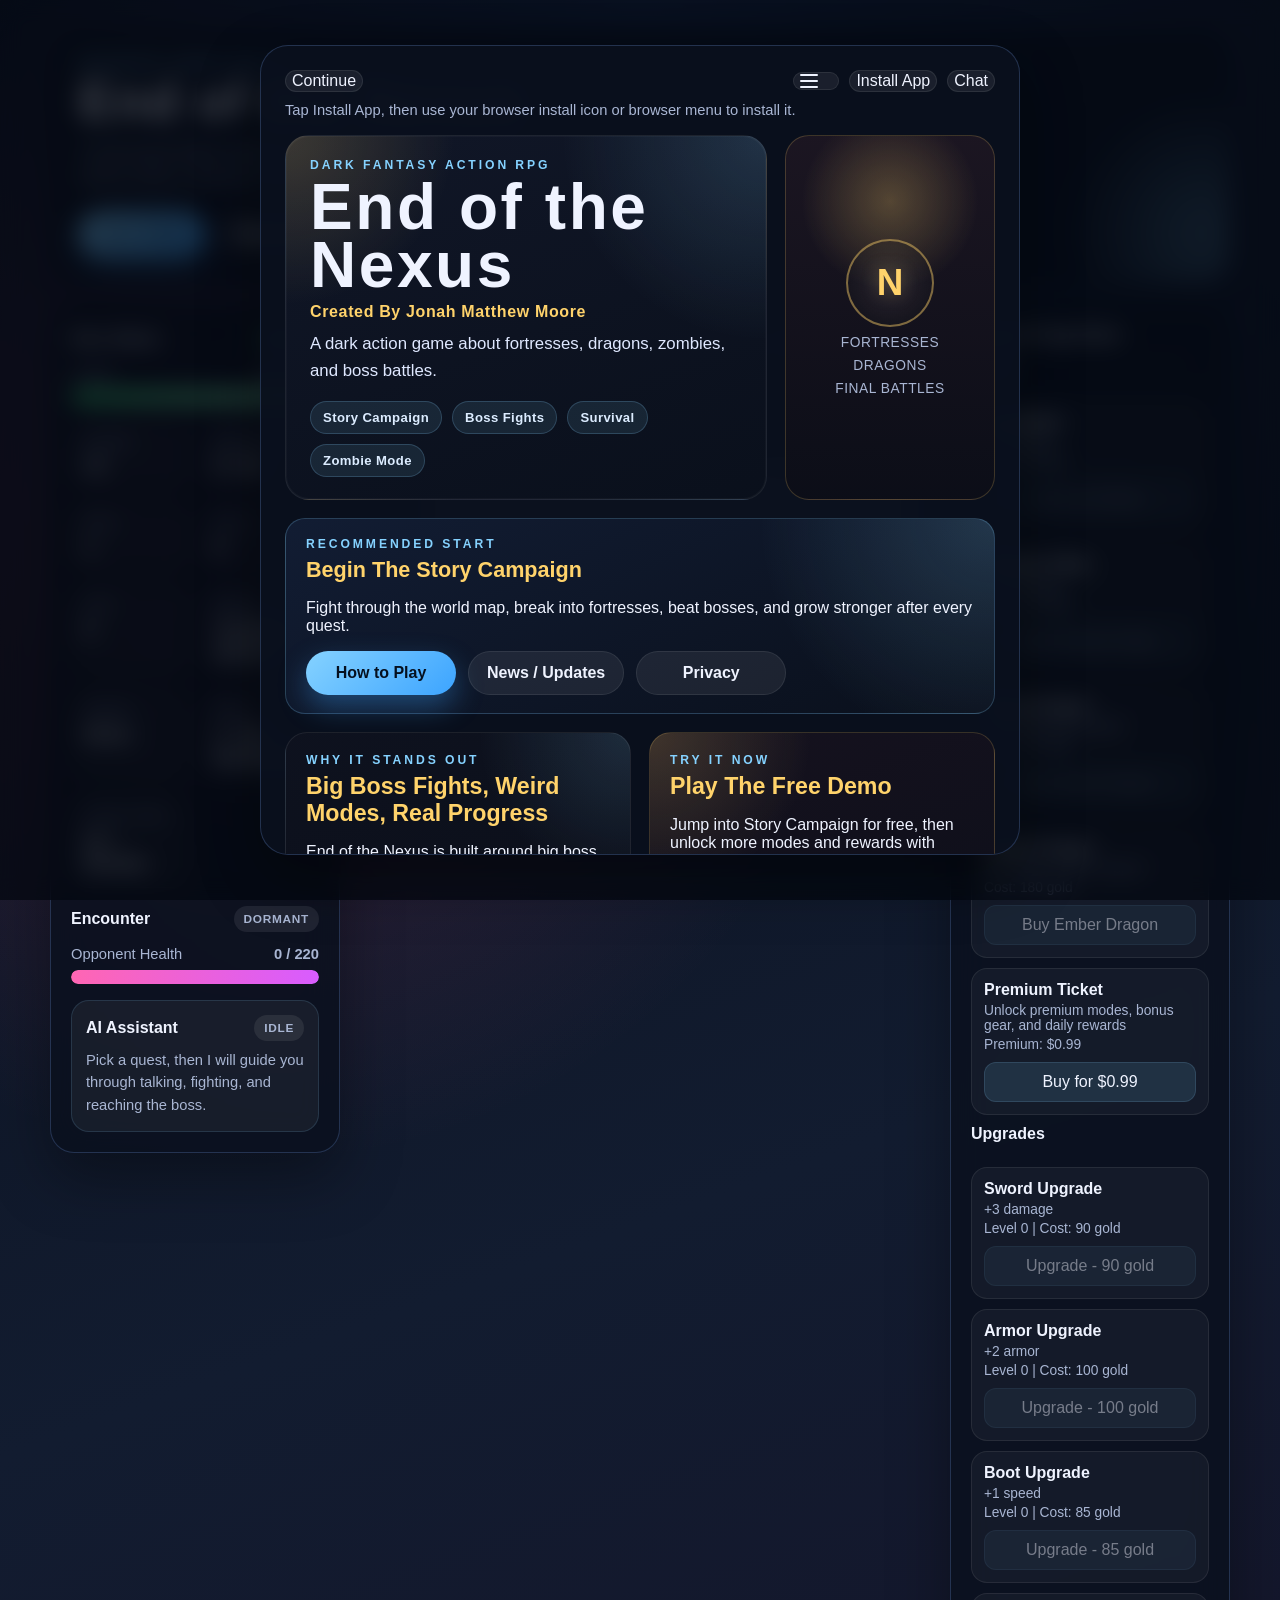
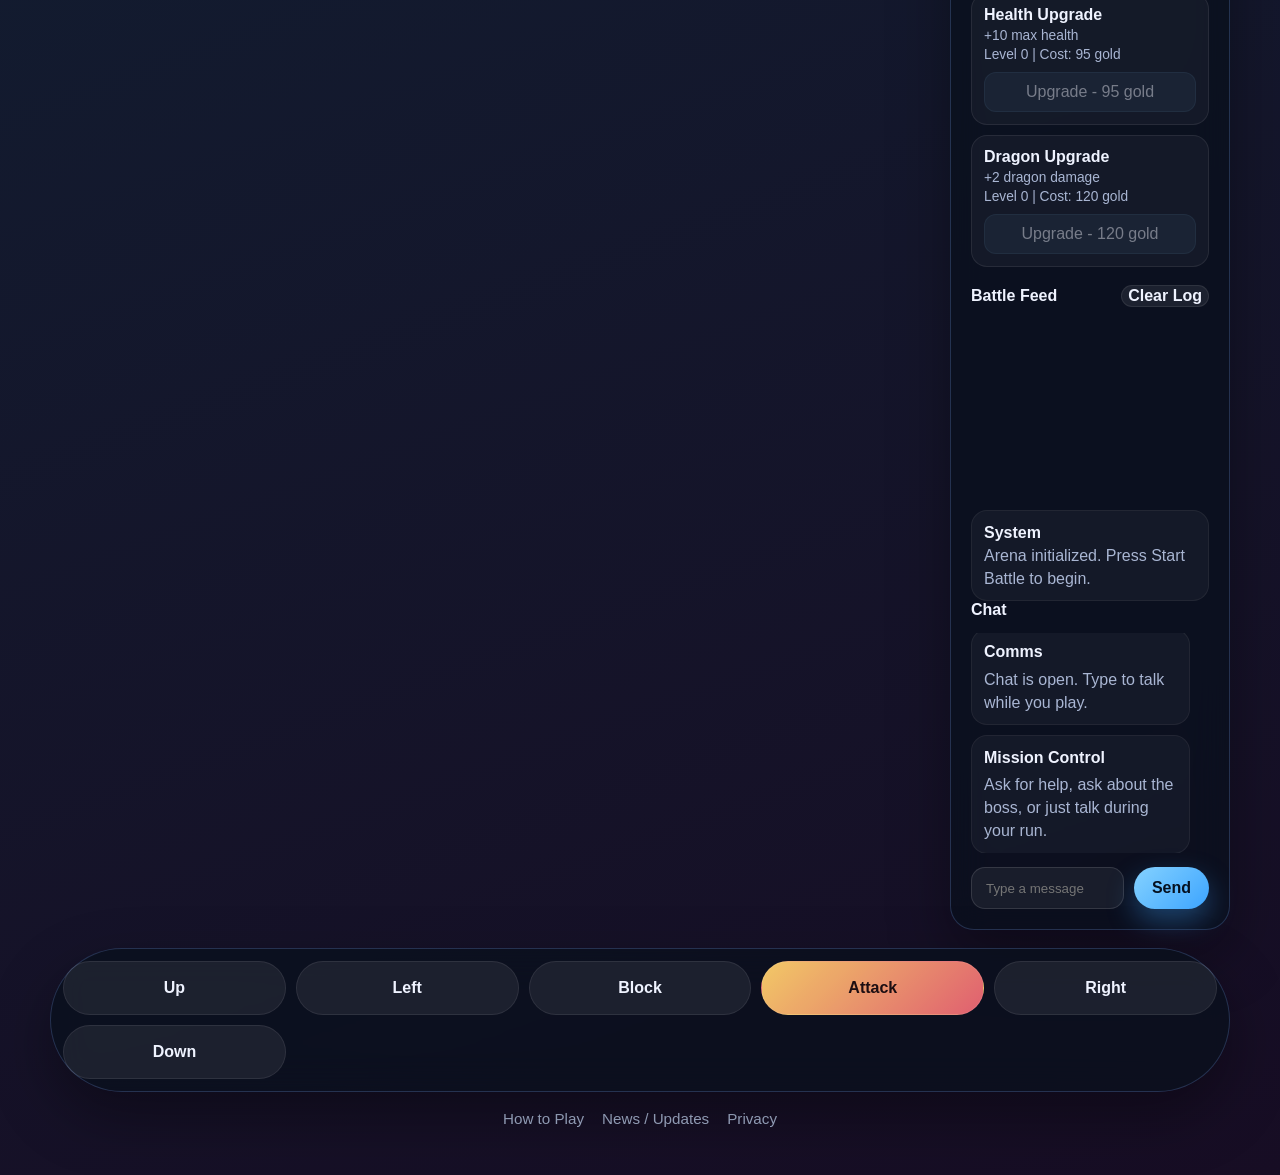
==== index.html @ c15ce4d0 "Add vault characters and rival visuals" ====
<!DOCTYPE html>
<html lang="en">
<head>
    <meta charset="UTF-8">
    <meta name="viewport" content="width=device-width, initial-scale=1.0, viewport-fit=cover">
    <meta name="theme-color" content="#10182a">
    <meta name="description" content="Play End of the Nexus, a dark fantasy action RPG with bosses, dragons, zombie battles, survival mode, and story quests in your browser.">
    <meta name="robots" content="index,follow">
    <link rel="canonical" href="https://endofthenexus.github.io/End-of-the-nexus/">
    <meta property="og:type" content="website">
    <meta property="og:site_name" content="End of the Nexus">
    <meta property="og:title" content="End of the Nexus - Dark Fantasy Action RPG">
    <meta property="og:description" content="Play End of the Nexus, a dark fantasy action RPG with bosses, dragons, zombie battles, survival mode, and story quests in your browser.">
    <meta property="og:url" content="https://endofthenexus.github.io/End-of-the-nexus/">
    <meta property="og:image" content="app-icon.svg">
    <meta name="twitter:card" content="summary_large_image">
    <meta name="twitter:title" content="End of the Nexus - Dark Fantasy Action RPG">
    <meta name="twitter:description" content="Play End of the Nexus, a dark fantasy action RPG with bosses, dragons, zombie battles, survival mode, and story quests in your browser.">
    <meta name="twitter:image" content="app-icon.svg">
    <meta name="mobile-web-app-capable" content="yes">
    <meta name="apple-mobile-web-app-capable" content="yes">
    <meta name="apple-mobile-web-app-status-bar-style" content="black-translucent">
    <meta name="apple-mobile-web-app-title" content="End of the Nexus">
    <title>End of the Nexus - Dark Fantasy Action RPG</title>
    <link rel="manifest" href="manifest.webmanifest?v=4">
    <link rel="icon" href="app-icon.svg" type="image/svg+xml">
    <link rel="apple-touch-icon" href="app-icon.svg">
    <link rel="stylesheet" href="style.css?v=60">
    <script type="application/ld+json">
        {
            "@context": "https://schema.org",
            "@type": "WebSite",
            "name": "End of the Nexus",
            "url": "https://endofthenexus.github.io/End-of-the-nexus/",
            "description": "A dark fantasy action RPG with story quests, boss fights, dragons, zombie battles, and survival mode."
        }
    </script>
</head>
<body>
    <main class="app-shell">
        <section id="home-screen" class="home-screen">
            <div class="home-panel">
                <div class="home-panel-top">
                    <button id="home-continue-button" class="tiny-action" type="button">Continue</button>
                    <div class="home-panel-top-actions">
                        <button id="home-menu-button" class="tiny-action menu-toggle-button" type="button" aria-label="Open games and music menu">
                            <span></span>
                            <span></span>
                            <span></span>
                        </button>
                        <button id="home-install-button" class="tiny-action" type="button">Install App</button>
                        <button id="home-chat-button" class="tiny-action" type="button">Chat</button>
                    </div>
                </div>
                <p id="home-app-status" class="home-app-status">App build ready. Install works after opening the game from localhost or a website.</p>
                <div id="home-main-content">
                    <div class="home-hero-shell">
                        <div class="home-hero-copy">
                            <p class="eyebrow">Dark Fantasy Action RPG</p>
                            <h1>End of the Nexus</h1>
                            <p class="creator-owner-title">Created By Jonah Matthew Moore</p>
                            <p class="home-tagline">A dark action game about fortresses, dragons, zombies, and boss battles.</p>

                            <div class="home-badges">
                                <span class="home-badge">Story Campaign</span>
                                <span class="home-badge">Boss Fights</span>
                                <span class="home-badge">Survival</span>
                                <span class="home-badge">Zombie Mode</span>
                            </div>
                        </div>

                        <div class="home-crest-card" aria-hidden="true">
                            <div class="home-crest-sigil">N</div>
                            <p>Fortresses</p>
                            <p>Dragons</p>
                            <p>Final Battles</p>
                        </div>
                    </div>

                    <div class="home-feature-card">
                        <p class="eyebrow">Recommended Start</p>
                        <h3>Begin The Story Campaign</h3>
                        <p>Fight through the world map, break into fortresses, beat bosses, and grow stronger after every quest.</p>
                        <div class="home-link-row">
                            <a class="primary-action home-link-button" href="https://endofthenexus.github.io/End-of-the-nexus/how-to-play.html">How to Play</a>
                            <a class="ghost-action home-link-button" href="https://endofthenexus.github.io/End-of-the-nexus/updates.html">News / Updates</a>
                            <a class="ghost-action home-link-button" href="https://endofthenexus.github.io/End-of-the-nexus/privacy.html">Privacy</a>
                        </div>
                    </div>

                    <div class="storefront-grid">
                        <div class="storefront-card spotlight-card">
                            <p class="eyebrow">Why It Stands Out</p>
                            <h3>Big Boss Fights, Weird Modes, Real Progress</h3>
                            <p>End of the Nexus is built around big boss battles, unlockable modes, dragons, zombies, multiplayer, and a player who gets stronger over time.</p>
                            <div class="storefront-points">
                                <span>20 story quests and boss battles</span>
                                <span>Zombie Apocalypse and Boss Rush</span>
                                <span>Premium modes, upgrades, and daily rewards</span>
                            </div>
                        </div>

                        <div class="storefront-card demo-card">
                            <p class="eyebrow">Try It Now</p>
                            <h3>Play The Free Demo</h3>
                            <p>Jump into Story Campaign for free, then unlock more modes and rewards with Premium Ticket when you are ready.</p>
                            <div class="home-link-row">
                                <button id="home-demo-button" class="primary-action home-link-button" type="button">Play Demo</button>
                                <button id="home-buy-premium-button" class="ghost-action home-link-button" type="button">Buy Premium</button>
                            </div>
                        </div>
                    </div>

                    <div class="storefront-showcase">
                        <div class="card-heading">
                            <span>Game Highlights</span>
                        </div>
                        <div class="showcase-grid">
                            <article class="showcase-card">
                                <div class="showcase-art art-campaign"></div>
                                <strong>Story Campaign</strong>
                                <span>Travel to fortresses, beat minions, and face giant bosses.</span>
                            </article>
                            <article class="showcase-card">
                                <div class="showcase-art art-zombie"></div>
                                <strong>Zombie Apocalypse</strong>
                                <span>Fight through an overrun village and survive the underworld finale.</span>
                            </article>
                            <article class="showcase-card">
                                <div class="showcase-art art-premium"></div>
                                <strong>Premium Ticket</strong>
                                <span>Get premium modes, bonus rewards, and stronger gear.</span>
                            </article>
                        </div>
                    </div>

                    <div class="home-id-card">
                        <span class="field-label">Creator</span>
                        <strong>Jonah Matthew Moore</strong>
                        <label class="field-label" for="player-name-input">Player Name</label>
                        <input id="player-name-input" class="name-input" type="text" maxlength="20" placeholder="Enter your name" value="Player 1">
                        <div class="viewer-card">
                            <span class="field-label">Viewer Counter</span>
                            <strong id="viewer-count-text">Loading...</strong>
                            <span id="viewer-count-note" class="viewer-count-note">This will show website views after the live site loads.</span>
                        </div>
                    </div>

                    <div class="home-menu-panel">
                        <div class="card-heading">
                            <span>Main Menu</span>
                 </div>
                        <div class="home-actions">
                        <button id="home-continue-large-button" class="primary-action" type="button">Continue</button>
                        <button id="home-multiplayer-button" class="ghost-action" type="button">Multiplayer</button>
                        <button id="home-pve-button" class="primary-action" type="button">Story Campaign</button>
                        <button id="home-bossrush-button" class="ghost-action" type="button">Boss Rush</button>
                        <button id="home-zombie-button" class="ghost-action" type="button">Zombie Apocalypse</button>
                        <button id="home-survival-button" class="ghost-action" type="button">Survival Mode</button>
                        <button id="home-training-button" class="ghost-action" type="button">Training</button>
                        <button id="home-premium-ticket-button" class="ghost-action" type="button">Premium Ticket</button>
                        <button id="home-reviews-button" class="ghost-action" type="button">Reviews</button>
                        <button id="home-creator-button" class="ghost-action" type="button">About The Creator</button>
                        <button id="home-store-button" class="ghost-action" type="button">Go To Store</button>
                        <button id="home-edit-button" class="ghost-action" type="button">Edit Player</button>
                        </div>
                    </div>

                    <div class="home-subpanel adventure-board">
                        <div class="card-heading">
                            <span>Guild Quest Board</span>
                        </div>
                        <div id="home-quest-list" class="quest-list"></div>
                    </div>
                </div>

                <div id="home-store-panel" class="home-subpanel hidden">
                    <div class="card-heading">
                        <span>Home Store</span>
                        <button class="tiny-action" data-home-back type="button">Back</button>
                    </div>
                    <div id="home-shop-items" class="shop-grid"></div>
                </div>

                <div id="home-editor-panel" class="home-subpanel hidden">
                    <div class="card-heading">
                        <span>Player Look</span>
                        <button class="tiny-action" data-home-back type="button">Back</button>
                    </div>
                    <div class="editor-preview-card">
                        <canvas id="editor-player-canvas" class="editor-player-canvas" width="260" height="260"></canvas>
                        <p id="editor-player-name" class="editor-player-name">Champion</p>
                    </div>
                    <div class="editor-grid">
                        <label class="field-label" for="look-skin">Skin Tone</label>
                        <select id="look-skin" class="name-input">
                            <option value="warm">Warm</option>
                            <option value="deep">Deep</option>
                            <option value="fair">Fair</option>
                        </select>
                        <label class="field-label" for="look-hair">Hair</label>
                        <select id="look-hair" class="name-input">
                            <option value="brown">Brown</option>
                            <option value="black">Black</option>
                            <option value="blonde">Blonde</option>
                            <option value="red">Red</option>
                        </select>
                        <label class="field-label" for="look-armor">Armor</label>
                        <select id="look-armor" class="name-input">
                            <option value="azure">Azure Knight</option>
                            <option value="crimson">Crimson Guard</option>
                            <option value="emerald">Emerald Warden</option>
                        </select>
                        <label class="field-label" for="look-build">Build</label>
                        <select id="look-build" class="name-input">
                            <option value="athletic">Athletic</option>
                            <option value="bulky">Bulky</option>
                            <option value="swift">Swift</option>
                        </select>
                        <label class="field-label" for="look-visor">Visor</label>
                        <select id="look-visor" class="name-input">
                            <option value="ice">Ice Blue</option>
                            <option value="gold">Gold</option>
                            <option value="crimson">Crimson</option>
                            <option value="emerald">Emerald</option>
                        </select>
                        <label class="field-label" for="look-helmet">Helmet</label>
                        <select id="look-helmet" class="name-input">
                            <option value="knight">Knight</option>
                            <option value="crowned">Crowned</option>
                            <option value="shadow">Shadow</option>
                        </select>
                        <label class="field-label" for="look-rider">Style</label>
                        <select id="look-rider" class="name-input">
                            <option value="foot">On Foot</option>
                            <option value="rider">Rider</option>
                        </select>
                    </div>
                </div>

                <div id="home-chat-panel" class="home-subpanel hidden">
                    <div class="card-heading">
                        <span>Home Chat</span>
                        <button class="tiny-action" data-home-back type="button">Back</button>
                    </div>
                    <div id="home-chat-log" class="chat-log" aria-live="polite"></div>
                    <div class="chat-compose">
                        <input id="home-chat-input" class="chat-input" type="text" maxlength="160" placeholder="Type a message">
                        <button id="home-chat-send-button" class="primary-action" type="button">Send</button>
                    </div>
                </div>

                <div id="home-arcade-panel" class="home-subpanel hidden">
                    <div class="card-heading">
                        <span>Games + Music</span>
                        <button class="tiny-action" data-home-back type="button">Back</button>
                    </div>
                    <div class="arcade-launcher-grid">
                        <button id="menu-end-of-the-nexus-button" class="arcade-launch-card arcade-launch-card-story" type="button">
                            <strong>End of the Nexus</strong>
                            <span>Jump back into the main action RPG.</span>
                        </button>
                        <button id="menu-chess-button" class="arcade-launch-card arcade-launch-card-chess" type="button">
                            <strong>Chess</strong>
                            <span>Play a local duel with a classic board look.</span>
                        </button>
                        <button id="menu-checkers-button" class="arcade-launch-card arcade-launch-card-checkers" type="button">
                            <strong>Checkers</strong>
                            <span>Play fast jump captures with a warmer style.</span>
                        </button>
                        <button id="menu-tictactoe-button" class="arcade-launch-card arcade-launch-card-neon" type="button">
                            <strong>Tic-Tac-Toe</strong>
                            <span>Quick neon rounds for two players.</span>
                        </button>
                        <button id="menu-memory-button" class="arcade-launch-card arcade-launch-card-memory" type="button">
                            <strong>Memory Match</strong>
                            <span>Flip cards and match icons in a dreamy grid.</span>
                        </button>
                        <button id="menu-reaction-button" class="arcade-launch-card arcade-launch-card-reaction" type="button">
                            <strong>Reaction Duel</strong>
                            <span>Wait for the signal, then slam your key first to win the round.</span>
                        </button>
                        <button id="menu-codebreaker-button" class="arcade-launch-card arcade-launch-card-codebreaker" type="button">
                            <strong>Codebreaker</strong>
                            <span>Crack the hidden 4-digit vault code with hits and near-misses.</span>
                        </button>
                        <button id="menu-dodge-button" class="arcade-launch-card arcade-launch-card-dodge" type="button">
                            <strong>Dodge Arena</strong>
                            <span>Move around a live grid, grab cores, and dodge the hunter.</span>
                        </button>
                        <button id="menu-formula-button" class="arcade-launch-card arcade-launch-card-formula" type="button">
                            <strong>Formula Racing 1</strong>
                            <span>Blast through a neon circuit, dodge traffic, and stack lap points.</span>
                        </button>
                        <button id="menu-vault-button" class="arcade-launch-card arcade-launch-card-vault" type="button">
                            <strong>15+ Vault</strong>
                            <span>Open a mature game library packed with 100 harder-edged picks.</span>
                        </button>
                        <button id="menu-music-button" class="arcade-launch-card arcade-launch-card-music" type="button">
                            <strong>Music</strong>
                            <span>Listen to built-in original synth tracks while you hang out.</span>
                        </button>
                    </div>
                    <div id="arcade-status-text" class="field-label">Open something from the menu above.</div>

                    <div id="arcade-chess-panel" class="arcade-tool hidden">
                        <div class="card-heading">
                            <span>Chess</span>
                            <button id="arcade-chess-reset-button" class="tiny-action" type="button">Reset</button>
                        </div>
                        <p id="arcade-chess-turn" class="hero-copy">White to move.</p>
                        <div id="arcade-chess-board" class="board-grid chess-board" aria-label="Chess board"></div>
                    </div>

                    <div id="arcade-checkers-panel" class="arcade-tool hidden">
                        <div class="card-heading">
                            <span>Checkers</span>
                            <button id="arcade-checkers-reset-button" class="tiny-action" type="button">Reset</button>
                        </div>
                        <p id="arcade-checkers-turn" class="hero-copy">Red to move.</p>
                        <div id="arcade-checkers-board" class="board-grid checkers-board" aria-label="Checkers board"></div>
                    </div>

                    <div id="arcade-tictactoe-panel" class="arcade-tool hidden">
                        <div class="card-heading">
                            <span>Tic-Tac-Toe</span>
                            <button id="arcade-tictactoe-reset-button" class="tiny-action" type="button">Reset</button>
                        </div>
                        <p id="arcade-tictactoe-turn" class="hero-copy">X to move.</p>
                        <div id="arcade-tictactoe-board" class="board-grid ttt-board" aria-label="Tic tac toe board"></div>
                    </div>

                    <div id="arcade-memory-panel" class="arcade-tool hidden">
                        <div class="card-heading">
                            <span>Memory Match</span>
                            <button id="arcade-memory-reset-button" class="tiny-action" type="button">Reset</button>
                        </div>
                        <p id="arcade-memory-status" class="hero-copy">Find all matching pairs.</p>
                        <div id="arcade-memory-board" class="board-grid memory-board" aria-label="Memory board"></div>
                    </div>

                    <div id="arcade-reaction-panel" class="arcade-tool hidden">
                        <div class="card-heading">
                            <span>Reaction Duel</span>
                            <button id="arcade-reaction-reset-button" class="tiny-action" type="button">Reset</button>
                        </div>
                        <p id="arcade-reaction-status" class="hero-copy">Press Start Round, wait for GO, then hit Q or P.</p>
                        <div class="arcade-mini-toolbar">
                            <button id="arcade-reaction-start-button" class="primary-action" type="button">Start Round</button>
                            <button id="arcade-reaction-player-one-button" class="ghost-action" type="button">Player 1: Q</button>
                            <button id="arcade-reaction-player-two-button" class="ghost-action" type="button">Player 2: P</button>
                        </div>
                        <div class="arcade-score-strip">
                            <span id="arcade-reaction-score">Score 0 - 0</span>
                            <span id="arcade-reaction-best">Best reaction: --</span>
                        </div>
                    </div>

                    <div id="arcade-codebreaker-panel" class="arcade-tool hidden">
                        <div class="card-heading">
                            <span>Codebreaker</span>
                            <button id="arcade-codebreaker-reset-button" class="tiny-action" type="button">Reset</button>
                        </div>
                        <p id="arcade-codebreaker-status" class="hero-copy">Guess the 4-digit code. Hits are right digit, right spot.</p>
                        <div class="arcade-mini-toolbar">
                            <input id="arcade-codebreaker-input" class="chat-input arcade-guess-input" type="text" inputmode="numeric" maxlength="4" placeholder="1234">
                            <button id="arcade-codebreaker-submit-button" class="primary-action" type="button">Guess</button>
                        </div>
                        <div id="arcade-codebreaker-log" class="arcade-log" aria-live="polite"></div>
                        <div id="arcade-codebreaker-bonus" class="arcade-bonus-panel hidden">
                            <div class="card-heading">
                                <span>Nexus Bonus Round</span>
                                <span id="arcade-codebreaker-bonus-count" class="field-label">Wins 0</span>
                            </div>
                            <p id="arcade-codebreaker-bonus-status" class="hero-copy">Crack the code to unlock a trial.</p>
                            <div id="arcade-codebreaker-bonus-options" class="arcade-bonus-options"></div>
                        </div>
                    </div>

                    <div id="arcade-dodge-panel" class="arcade-tool hidden">
                        <div class="card-heading">
                            <span>Dodge Arena</span>
                            <button id="arcade-dodge-reset-button" class="tiny-action" type="button">Reset</button>
                        </div>
                        <p id="arcade-dodge-status" class="hero-copy">Use arrows or WASD. Grab the core. Stay away from the hunter.</p>
                        <div class="arcade-score-strip">
                            <span id="arcade-dodge-score">Score 0</span>
                            <span id="arcade-dodge-best">Best 0</span>
                        </div>
                        <div id="arcade-dodge-board" class="board-grid dodge-board" aria-label="Dodge arena board"></div>
                    </div>

                    <div id="arcade-formula-panel" class="arcade-tool hidden">
                        <div class="card-heading">
                            <span>Formula Racing 1</span>
                            <button id="arcade-formula-reset-button" class="tiny-action" type="button">Reset</button>
                        </div>
                        <p id="arcade-formula-status" class="hero-copy">Use arrows or A and D to change lanes. Avoid rival cars and hit boost pads.</p>
                        <div class="arcade-score-strip">
                            <span id="arcade-formula-score">Score 0</span>
                            <span id="arcade-formula-best">Best 0</span>
                            <span id="arcade-formula-speed">Speed 1x</span>
                            <span id="arcade-formula-laps">Laps 0</span>
                        </div>
                        <div class="arcade-mini-toolbar">
                            <button id="arcade-formula-start-button" class="primary-action" type="button">Start Race</button>
                        </div>
                        <div id="arcade-formula-board" class="board-grid formula-board" aria-label="Formula racing board"></div>
                    </div>

                    <div id="arcade-vault-panel" class="arcade-tool hidden">
                        <div class="card-heading">
                            <span>15+ Vault</span>
                            <span id="arcade-vault-count" class="field-label">100 games</span>
                        </div>
                        <p id="arcade-vault-status" class="hero-copy">Pick a game card to inspect the cover, genre, and pitch.</p>
                        <div class="arcade-vault-layout">
                            <div id="arcade-vault-grid" class="arcade-vault-grid" aria-label="15 plus game vault"></div>
                            <div id="arcade-vault-preview" class="arcade-vault-preview">
                                <div class="arcade-vault-cover arcade-vault-cover-neon">
                                    <span class="arcade-vault-cover-tag">15+</span>
                                    <strong id="arcade-vault-preview-title">After Hours Catalog</strong>
                                    <span id="arcade-vault-preview-genre">Sci-fi action collection</span>
                                </div>
                                <p id="arcade-vault-preview-copy" class="hero-copy">Open the vault and browse through the older-audience lineup.</p>
                                <div class="arcade-mini-toolbar">
                                    <button id="arcade-vault-launch-button" class="primary-action" type="button">Play This Game</button>
                                </div>
                            </div>
                        </div>
                    </div>

                    <div id="arcade-vaultgame-panel" class="arcade-tool hidden">
                        <div class="card-heading">
                            <span id="arcade-vaultgame-title">Vault Mission</span>
                            <button id="arcade-vaultgame-reset-button" class="tiny-action" type="button">Reset</button>
                        </div>
                        <p id="arcade-vaultgame-status" class="hero-copy">Collect the shards and escape the room.</p>
                        <div class="arcade-score-strip">
                            <span id="arcade-vaultgame-score">Shards 0</span>
                            <span id="arcade-vaultgame-genre">Genre</span>
                            <span id="arcade-vaultgame-tone">Tone</span>
                            <span id="arcade-vaultgame-rival">Rival</span>
                        </div>
                        <div id="arcade-vaultgame-board" class="board-grid vaultgame-board" aria-label="Vault mission board"></div>
                    </div>

                    <div id="arcade-music-panel" class="arcade-tool hidden">
                        <div class="card-heading">
                            <span>Music</span>
                            <button id="arcade-music-stop-button" class="tiny-action" type="button">Stop</button>
                        </div>
                        <p id="arcade-music-now-playing" class="hero-copy">Nothing playing yet.</p>
                        <div class="arcade-music-grid">
                            <button class="primary-action" data-music-track="dungeon" type="button">Dungeon Pulse</button>
                            <button class="ghost-action" data-music-track="skyline" type="button">Skyline Drift</button>
                            <button class="ghost-action" data-music-track="ember" type="button">Ember Rush</button>
                            <button class="ghost-action" data-music-track="midnight" type="button">Midnight Run</button>
                            <button class="ghost-action" data-music-track="glass" type="button">Glass Orbit</button>
                            <button class="ghost-action" data-music-track="storm" type="button">Storm Arcade</button>
                            <button class="ghost-action" data-music-track="pixel" type="button">Pixel Bloom</button>
                            <button class="ghost-action" data-music-track="moon" type="button">Moon Static</button>
                            <button class="ghost-action" data-music-track="sunrise" type="button">Sunrise Grid</button>
                            <button class="ghost-action" data-music-track="comet" type="button">Comet Tape</button>
                            <button class="ghost-action" data-music-track="royal" type="button">Royal Circuit</button>
                            <button class="ghost-action" data-music-track="harbor" type="button">Harbor Lights</button>
                        </div>
                    </div>
                </div>

                <div id="home-creator-panel" class="home-subpanel hidden">
                    <div class="card-heading">
                        <span>About The Creator</span>
                        <button class="tiny-action" data-home-back type="button">Back</button>
                    </div>
                    <p class="creator-owner-title">Jonah Matthew Moore</p>
                    <p class="hero-copy">This is your locked creator page.</p>
                    <div class="creator-card">
                        <strong id="creator-card-name">Jonah Matthew Moore</strong>
                        <p id="creator-card-copy" class="creator-card-copy">Write a little about yourself, your game ideas, and what you want to build.</p>
                    </div>
                    <label class="field-label" for="creator-about-input">About You</label>
                    <textarea id="creator-about-input" class="creator-about-input" maxlength="600" placeholder="Hi, I like making games about..." readonly></textarea>
                </div>

                <div id="home-reviews-panel" class="home-subpanel hidden">
                    <div class="card-heading">
                        <span>Player Reviews</span>
                        <button class="tiny-action" data-home-back type="button">Back</button>
                    </div>
                    <div class="review-summary-card">
                        <strong id="review-average-text">No reviews yet</strong>
                        <span id="review-count-text">0 total reviews</span>
                    </div>
                    <label class="field-label" for="review-stars-select">Star Rating</label>
                    <select id="review-stars-select" class="name-input">
                        <option value="5">5 Stars</option>
                        <option value="4">4 Stars</option>
                        <option value="3">3 Stars</option>
                        <option value="2">2 Stars</option>
                        <option value="1">1 Star</option>
                    </select>
                    <label class="field-label" for="review-feedback-input">Feedback</label>
                    <textarea id="review-feedback-input" class="creator-about-input review-feedback-input" maxlength="240" placeholder="Tell people what you think about the game."></textarea>
                    <div class="home-actions review-actions">
                        <button id="review-submit-button" class="primary-action" type="button">Leave Review</button>
                    </div>
                    <div id="review-status-text" class="field-label">Share a star review and feedback here.</div>
                    <div id="review-list" class="review-list"></div>
                </div>

                <div id="home-multiplayer-panel" class="home-subpanel hidden">
                    <div class="card-heading">
                        <span>Multiplayer Room</span>
                        <button class="tiny-action" data-home-back type="button">Back</button>
                    </div>
                    <label class="field-label" for="multiplayer-room-input">Room Name</label>
                    <input id="multiplayer-room-input" class="name-input" type="text" maxlength="24" placeholder="Enter room name">
                    <label class="field-label" for="multiplayer-mode-select">Mode</label>
                    <select id="multiplayer-mode-select" class="name-input">
                        <option value="coop">Co-op Team Up</option>
                        <option value="versus">Versus Duel</option>
                        <option value="bossraid">Boss Raid (Premium)</option>
                        <option value="dragonhunt">Dragon Hunt (Premium)</option>
                    </select>
                    <label class="field-label" for="multiplayer-arena-select">Arena</label>
                    <select id="multiplayer-arena-select" class="name-input">
                        <option value="quake">Quake Square</option>
                        <option value="storm">Storm Docks</option>
                        <option value="frost">Frost Hollow</option>
                        <option value="desert">Glass Desert</option>
                        <option value="alien">Alien Crater</option>
                    </select>
                    <p class="hero-copy">Open this game in another tab or browser on the same origin, use the same room name, and you will see each other live.</p>
                    <div class="home-actions">
                        <button id="multiplayer-join-button" class="primary-action" type="button">Join Room</button>
                    </div>
                    <p id="multiplayer-status-text" class="field-label">Status: Not connected</p>
                </div>

                <div id="home-premium-panel" class="home-subpanel hidden">
                    <div class="card-heading">
                        <span>Premium Ticket</span>
                        <button class="tiny-action" data-home-back type="button">Back</button>
                    </div>
                    <p class="hero-copy">Unlock premium modes, bonus gear, and a daily reward track like a season pass.</p>
                    <div id="premium-ticket-today" class="premium-ticket-today"></div>
                    <div class="home-actions">
                        <button id="premium-ticket-buy-button" class="primary-action" type="button">Buy Premium Ticket</button>
                    </div>
                    <div id="premium-ticket-status" class="field-label">Status: Locked</div>
                    <div class="card-heading">
                        <span>Premium Modes</span>
                    </div>
                    <div class="home-actions">
                        <button id="home-premium-nightmare-button" class="ghost-action" type="button">Nightmare Survival</button>
                        <button id="home-premium-alien-button" class="ghost-action" type="button">Alien Gauntlet</button>
                        <button id="home-premium-legend-button" class="ghost-action" type="button">Legend Boss Rush</button>
                        <button id="home-premium-dragon-button" class="ghost-action" type="button">Dragon Storm</button>
                        <button id="home-premium-zombie-button" class="ghost-action" type="button">Zombie Last Stand</button>
                        <button id="home-premium-chaos-button" class="ghost-action" type="button">Chaos Arena</button>
                    </div>
                    <div class="card-heading">
                        <span>Funniest Premium Quests</span>
                    </div>
                    <div id="premium-ticket-quests" class="premium-quest-grid"></div>
                    <div id="premium-ticket-rewards" class="premium-reward-grid"></div>
                </div>

                <div id="home-zombie-reward-panel" class="home-subpanel hidden">
                    <div class="card-heading">
                        <span>Zombie Victory Reward</span>
                        <button class="tiny-action" data-home-back type="button">Back</button>
                    </div>
                    <p class="hero-copy">You beat Zombie Apocalypse. Pick one special reward.</p>
                    <div id="zombie-reward-status" class="field-label">Choose one reward.</div>
                    <div id="zombie-reward-grid" class="premium-quest-grid"></div>
                </div>
            </div>
        </section>

        <section id="dialogue-panel" class="dialogue-panel hidden" aria-live="polite">
            <div class="dialogue-card">
                <p id="dialogue-speaker" class="eyebrow">Witness</p>
                <h3 id="dialogue-title">What happened here?</h3>
                <p id="dialogue-text" class="dialogue-text"></p>
                <div id="dialogue-choices" class="dialogue-choices">
                    <button id="dialogue-what-button" class="primary-action" type="button">What happened?</button>
                    <button id="dialogue-where-button" class="ghost-action" type="button">Where did the boss go?</button>
                    <button id="dialogue-who-button" class="ghost-action" type="button">Who survived?</button>
                </div>
                <div class="dialogue-actions">
                    <button id="dialogue-close-button" class="ghost-action" type="button">Close</button>
                </div>
            </div>
        </section>

        <section class="hero-panel">
            <p class="eyebrow">Browser Arena Build</p>
            <h1>End of the Nexus</h1>
            <p class="hero-copy">
                A web-based battle interface for your game with live stats, keyboard controls,
                mobile buttons, enemy waves, and boss encounters.
            </p>
            <div class="hero-actions">
                <button id="start-button" class="primary-action" type="button">Open Home</button>
                <button id="restart-button" class="ghost-action" type="button">Restart Run</button>
            </div>
        </section>

        <section class="dashboard">
            <div class="status-card">
                <div class="card-heading">
                    <span>Hero Status</span>
                    <span id="status-text" class="status-pill">Ready</span>
                </div>

                <div class="stat-block">
                    <div class="stat-row">
                        <span>Health</span>
                        <strong id="hp-text">100 / 100</strong>
                    </div>
                    <div class="meter">
                        <div id="hp-fill" class="meter-fill health-fill"></div>
                    </div>
                </div>

                <div class="stat-grid">
                    <div class="mini-stat">
                        <span>Damage</span>
                        <strong id="damage-text">15</strong>
                    </div>
                    <div class="mini-stat">
                        <span>Speed / Armor</span>
                        <strong id="speed-text">5</strong>
                    </div>
                    <div class="mini-stat">
                        <span>Wave</span>
                        <strong id="wave-text">1</strong>
                    </div>
                    <div class="mini-stat">
                        <span>Score</span>
                        <strong id="score-text">0</strong>
                    </div>
                    <div class="mini-stat">
                        <span>Gold</span>
                        <strong id="gold-text">0</strong>
                    </div>
                    <div class="mini-stat">
                        <span>Weapon</span>
                        <strong id="weapon-text">Training Sword</strong>
                    </div>
                    <div class="mini-stat">
                        <span>Dragons</span>
                        <strong id="dragon-text">None</strong>
                    </div>
                    <div class="mini-stat">
                        <span>Quest</span>
                        <strong id="quest-text">1. The Earthquake</strong>
                    </div>
                    <div class="mini-stat">
                        <span>Combo / Rank</span>
                        <strong id="combo-text">0x / Rookie</strong>
                    </div>
                </div>

                <div class="card-heading boss-heading">
                    <span>Encounter</span>
                    <span id="boss-status" class="status-pill muted">Dormant</span>
                </div>
                <div class="stat-block">
                    <div class="stat-row">
                        <span>Opponent Health</span>
                        <strong id="boss-hp-text">300 / 300</strong>
                    </div>
                    <div class="meter">
                        <div id="boss-fill" class="meter-fill boss-fill"></div>
                    </div>
                </div>

                <div class="assistant-card">
                    <div class="card-heading assistant-heading">
                        <span>AI Assistant</span>
                        <span id="assistant-mode" class="status-pill muted">Idle</span>
                    </div>
                    <p id="assistant-text" class="assistant-text">Open a quest and I will suggest your next move.</p>
                </div>
            </div>

            <div class="arena-card">
                <div class="arena-topbar">
                    <div>
                        <p class="label">Controls</p>
                        <p class="hint">Move with arrow keys or WASD. Press E to question people. Use Space to fight.</p>
                    </div>
                    <div class="runtime-stats">
                        <span id="enemy-count">Enemies: 3</span>
                        <span id="timer-text">Time: 0.0s</span>
                    </div>
                </div>
                <canvas id="game-canvas" width="1120" height="660" aria-label="End of the Nexus battle arena"></canvas>
            </div>

            <div class="log-card">
                <div class="card-heading">
                    <span>Dragon Forge Store</span>
                </div>
                <div id="shop-items" class="shop-grid"></div>

                <div class="card-heading">
                    <span>Battle Feed</span>
                    <button id="clear-log-button" class="tiny-action" type="button">Clear Log</button>
                </div>
                <div id="combat-log" class="combat-log" aria-live="polite"></div>

                <div class="card-heading">
                    <span>Chat</span>
                </div>
                <div id="chat-log" class="chat-log" aria-live="polite"></div>
                <div class="chat-compose">
                    <input id="chat-input" class="chat-input" type="text" maxlength="160" placeholder="Type a message">
                    <button id="chat-send-button" class="primary-action" type="button">Send</button>
                </div>
            </div>
        </section>

        <section class="control-dock" aria-label="Game controls">
            <button data-action="up" type="button">Up</button>
            <button data-action="left" type="button">Left</button>
            <button data-action="block" type="button">Block</button>
            <button data-action="attack" class="attack-button" type="button">Attack</button>
            <button data-action="right" type="button">Right</button>
            <button data-action="down" type="button">Down</button>
        </section>

        <footer class="site-footer">
            <a href="https://endofthenexus.github.io/End-of-the-nexus/how-to-play.html">How to Play</a>
            <a href="https://endofthenexus.github.io/End-of-the-nexus/updates.html">News / Updates</a>
            <a href="https://endofthenexus.github.io/End-of-the-nexus/privacy.html">Privacy</a>
        </footer>
    </main>

    <script src="script.js?v=66"></script>
</body>
</html>
---- style.css ----
:root {
    --bg-night: #0b1020;
    --bg-deep: #11182f;
    --panel: rgba(10, 16, 30, 0.82);
    --panel-border: rgba(130, 173, 255, 0.22);
    --text-main: #eff3ff;
    --text-soft: #a9b6d3;
    --accent: #85d2ff;
    --accent-strong: #3ca4ff;
    --gold: #ffd36b;
    --danger: #ff6b7d;
    --boss: #ff5bd9;
    --success: #63f0a0;
    --shadow: 0 24px 60px rgba(0, 0, 0, 0.35);
}

* {
    box-sizing: border-box;
}

html,
body {
    margin: 0;
    min-height: 100%;
}

body {
    font-family: "Trebuchet MS", "Segoe UI", sans-serif;
    color: var(--text-main);
    background:
        radial-gradient(circle at top, rgba(75, 139, 255, 0.22), transparent 32%),
        radial-gradient(circle at 20% 20%, rgba(255, 87, 153, 0.18), transparent 25%),
        linear-gradient(160deg, #090d18 0%, #121c30 45%, #170d24 100%);
}

body::before {
    content: "";
    position: fixed;
    inset: 0;
    pointer-events: none;
    opacity: 0.22;
    background-image:
        linear-gradient(rgba(255, 255, 255, 0.04) 1px, transparent 1px),
        linear-gradient(90deg, rgba(255, 255, 255, 0.04) 1px, transparent 1px);
    background-size: 28px 28px;
    mask-image: linear-gradient(to bottom, rgba(0, 0, 0, 0.8), transparent 95%);
}

.app-shell {
    width: min(1180px, calc(100vw - 32px));
    margin: 0 auto;
    padding: 28px 0 40px;
    position: relative;
}

.site-footer {
    display: flex;
    justify-content: center;
    gap: 18px;
    padding: 18px 0 8px;
}

.site-footer a {
    color: var(--text-soft);
    text-decoration: none;
    font-size: 0.95rem;
}

.site-footer a:hover {
    color: var(--gold);
}

body.play-mode {
    overflow: hidden;
}

body.play-mode .app-shell {
    width: 100vw;
    height: 100vh;
    min-height: 100vh;
    padding: 0;
    overflow: hidden;
}

body.play-mode .hero-panel {
    display: none;
}

body.play-mode .dashboard {
    grid-template-columns: 260px minmax(0, 1fr) 300px;
    gap: 12px;
    padding: 12px 12px 150px;
    height: 100vh;
    min-height: 100vh;
    align-items: stretch;
    overflow: hidden;
}

body.play-mode .arena-card {
    height: calc(100vh - 24px);
    min-height: calc(100vh - 24px);
    display: flex;
    flex-direction: column;
    overflow: hidden;
}

body.play-mode #game-canvas {
    flex: 1;
    min-height: 0;
    max-height: none;
}

body.play-mode .control-dock {
    position: fixed;
    left: 50%;
    bottom: max(2px, env(safe-area-inset-bottom));
    transform: translateX(-50%);
    width: min(720px, calc(100vw - 24px));
    margin-top: 0;
    z-index: 12;
}

body.play-mode .home-screen {
    align-items: stretch;
    justify-content: stretch;
    padding: 0;
    background:
        radial-gradient(circle at top left, rgba(90, 255, 226, 0.08), transparent 18%),
        radial-gradient(circle at top right, rgba(255, 91, 217, 0.08), transparent 18%),
        rgba(4, 7, 16, 0.94);
}

body.play-mode .home-panel {
    width: 100vw;
    max-width: none;
    height: 100vh;
    max-height: 100vh;
    padding: 16px 18px 28px;
    border-radius: 0;
    border: none;
    overflow: auto;
    box-shadow: none;
}

body.play-mode .home-panel-top {
    position: sticky;
    top: -16px;
    z-index: 3;
    margin: 0 -18px 12px;
    padding: 14px 18px 12px;
    background: linear-gradient(180deg, rgba(5, 9, 22, 0.98), rgba(5, 9, 22, 0.82), transparent);
}

body.play-mode .home-subpanel {
    margin-top: 10px;
}

body.play-mode #home-arcade-panel {
    min-height: calc(100vh - 92px);
    margin-top: 0;
    padding: 0;
    border: none;
    background: transparent;
}

body.play-mode #home-arcade-panel .arcade-launcher-grid {
    grid-template-columns: repeat(3, minmax(0, 1fr));
}

body.play-mode #home-arcade-panel .arcade-tool {
    min-height: calc(100vh - 210px);
}

.hidden {
    display: none !important;
}

.home-screen {
    position: fixed;
    inset: 0;
    z-index: 20;
    display: flex;
    align-items: center;
    justify-content: center;
    padding: 20px;
    background: rgba(4, 7, 16, 0.72);
    backdrop-filter: blur(12px);
}

.dialogue-panel {
    position: fixed;
    inset: 0;
    z-index: 18;
    display: flex;
    align-items: flex-end;
    justify-content: center;
    padding: 18px;
    background: rgba(5, 8, 16, 0.34);
}

.dialogue-card {
    width: min(720px, calc(100vw - 24px));
    padding: 20px;
    border-radius: 24px;
    background: rgba(13, 19, 31, 0.96);
    border: 1px solid rgba(130, 173, 255, 0.22);
    box-shadow: var(--shadow);
}

.dialogue-card h3 {
    margin: 0 0 10px;
    font-size: 1.5rem;
}

.dialogue-text {
    margin: 0;
    color: var(--text-soft);
    line-height: 1.6;
}

.dialogue-choices {
    display: grid;
    grid-template-columns: repeat(3, minmax(0, 1fr));
    gap: 10px;
    margin-top: 18px;
}

.dialogue-choices.hidden {
    display: none !important;
}

.dialogue-actions {
    display: flex;
    flex-wrap: wrap;
    gap: 12px;
    margin-top: 18px;
}

.home-panel {
    width: min(760px, 100%);
    max-height: min(90vh, 920px);
    overflow: auto;
    padding: 24px;
    border-radius: 28px;
    background: rgba(10, 16, 30, 0.94);
    border: 1px solid rgba(130, 173, 255, 0.22);
    box-shadow: var(--shadow);
}

.home-panel-top {
    display: flex;
    align-items: center;
    justify-content: space-between;
    margin-bottom: 8px;
}

.home-panel-top-actions {
    display: flex;
    align-items: center;
    gap: 10px;
}

.menu-toggle-button {
    display: inline-flex;
    flex-direction: column;
    justify-content: center;
    gap: 4px;
    min-width: 46px;
}

.menu-toggle-button span {
    display: block;
    width: 18px;
    height: 2px;
    border-radius: 999px;
    background: currentColor;
}

.home-app-status {
    margin: 0 0 14px;
    color: var(--text-soft);
    font-size: 0.92rem;
    line-height: 1.4;
}

.home-app-status.ready {
    color: var(--success);
}

.home-app-status.warn {
    color: var(--gold);
}

.home-panel h1,
.home-panel h2 {
    margin: 0;
    font-size: clamp(2.6rem, 5vw, 4.4rem);
    line-height: 0.92;
    letter-spacing: 0.04em;
}

.creator-owner-title {
    margin: 8px 0 10px;
    color: var(--gold);
    font-size: 1rem;
    font-weight: 700;
    letter-spacing: 0.04em;
}

.home-hero-shell {
    display: grid;
    grid-template-columns: minmax(0, 1.6fr) 210px;
    gap: 18px;
    align-items: stretch;
}

.home-hero-copy {
    padding: 22px 24px;
    border-radius: 24px;
    background:
        radial-gradient(circle at top left, rgba(255, 211, 107, 0.18), transparent 28%),
        radial-gradient(circle at top right, rgba(133, 210, 255, 0.16), transparent 34%),
        linear-gradient(160deg, rgba(17, 23, 40, 0.98), rgba(10, 16, 28, 0.98));
    border: 1px solid rgba(255, 255, 255, 0.08);
    box-shadow: inset 0 0 0 1px rgba(255, 255, 255, 0.03);
}

.home-crest-card {
    display: grid;
    align-content: center;
    justify-items: center;
    gap: 8px;
    padding: 20px;
    border-radius: 24px;
    background:
        radial-gradient(circle at 50% 18%, rgba(255, 211, 107, 0.26), transparent 28%),
        linear-gradient(180deg, rgba(28, 22, 34, 0.98), rgba(12, 14, 24, 0.98));
    border: 1px solid rgba(255, 211, 107, 0.2);
}

.home-crest-card p {
    margin: 0;
    color: var(--text-soft);
    font-size: 0.86rem;
    letter-spacing: 0.04em;
    text-transform: uppercase;
}

.home-crest-sigil {
    width: 88px;
    height: 88px;
    display: grid;
    place-items: center;
    border-radius: 50%;
    border: 2px solid rgba(255, 211, 107, 0.45);
    color: var(--gold);
    font-size: 2.3rem;
    font-weight: 700;
    text-shadow: 0 0 18px rgba(255, 211, 107, 0.28);
    background: radial-gradient(circle, rgba(255,255,255,0.08), rgba(0,0,0,0.2));
}

.home-tagline {
    margin: 8px 0 0;
    max-width: 620px;
    color: #dfe8ff;
    font-size: 1.05rem;
    line-height: 1.6;
}

.home-badges {
    display: flex;
    flex-wrap: wrap;
    gap: 10px;
    margin-top: 16px;
}

.home-badge {
    padding: 8px 12px;
    border-radius: 999px;
    background: rgba(133, 210, 255, 0.1);
    border: 1px solid rgba(133, 210, 255, 0.2);
    color: #dcecff;
    font-size: 0.82rem;
    font-weight: 700;
    letter-spacing: 0.03em;
}

.home-actions {
    display: grid;
    grid-template-columns: repeat(3, minmax(0, 1fr));
    gap: 12px;
    margin-top: 18px;
}

.home-feature-card {
    margin-top: 18px;
    padding: 18px 20px;
    border-radius: 20px;
    background:
        radial-gradient(circle at top right, rgba(133, 210, 255, 0.18), transparent 32%),
        linear-gradient(155deg, rgba(18, 29, 52, 0.98), rgba(10, 16, 28, 0.98));
    border: 1px solid rgba(133, 210, 255, 0.22);
}

.home-feature-card h3 {
    margin: 0 0 8px;
    font-size: 1.35rem;
    color: var(--gold);
}

.home-feature-card p:last-child {
    margin: 0;
    color: var(--text-soft);
    line-height: 1.55;
}

.arcade-launcher-grid {
    display: grid;
    grid-template-columns: repeat(2, minmax(0, 1fr));
    gap: 12px;
    margin-top: 12px;
}

.arcade-launch-card {
    position: relative;
    overflow: hidden;
    padding: 14px;
    border: 1px solid rgba(133, 210, 255, 0.22);
    border-radius: 18px;
    background:
        radial-gradient(circle at top right, rgba(255, 211, 107, 0.14), transparent 30%),
        linear-gradient(160deg, rgba(16, 24, 43, 0.98), rgba(9, 14, 25, 0.98));
    color: var(--text-main);
    text-align: left;
    cursor: pointer;
    transition: transform 140ms ease, border-color 140ms ease, box-shadow 140ms ease, filter 140ms ease;
}

.arcade-launch-card::before {
    content: "";
    position: absolute;
    inset: 0;
    background:
        linear-gradient(120deg, transparent 20%, rgba(255, 255, 255, 0.08) 45%, transparent 70%);
    opacity: 0;
    transform: translateX(-35%);
    transition: opacity 160ms ease, transform 220ms ease;
}

.arcade-launch-card:hover {
    transform: translateY(-3px) scale(1.01);
    border-color: rgba(255, 211, 107, 0.38);
    box-shadow: 0 16px 40px rgba(0, 0, 0, 0.32);
    filter: saturate(1.08);
}

.arcade-launch-card:hover::before {
    opacity: 1;
    transform: translateX(10%);
}

.arcade-launch-card strong,
.arcade-launch-card span {
    display: block;
}

.arcade-launch-card strong {
    margin-bottom: 6px;
    font-size: 0.92rem;
    letter-spacing: 0.03em;
}

.arcade-launch-card span {
    color: var(--text-soft);
    font-size: 0.8rem;
    line-height: 1.4;
}

.arcade-launch-card-story {
    background:
        radial-gradient(circle at 16% 20%, rgba(90, 255, 226, 0.18), transparent 18%),
        radial-gradient(circle at top left, rgba(255, 211, 107, 0.22), transparent 34%),
        linear-gradient(160deg, rgba(19, 25, 43, 0.98), rgba(9, 11, 26, 0.98));
}

.arcade-launch-card-chess {
    background:
        linear-gradient(145deg, rgba(210, 198, 169, 0.15), rgba(58, 40, 28, 0.98)),
        linear-gradient(160deg, rgba(18, 18, 24, 0.98), rgba(10, 10, 14, 0.98));
}

.arcade-launch-card-checkers {
    background:
        radial-gradient(circle at top right, rgba(255, 127, 146, 0.18), transparent 32%),
        linear-gradient(160deg, rgba(34, 18, 20, 0.98), rgba(16, 12, 13, 0.98));
}

.arcade-launch-card-neon {
    background:
        radial-gradient(circle at 18% 18%, rgba(90, 255, 226, 0.18), transparent 28%),
        linear-gradient(160deg, rgba(16, 23, 41, 0.98), rgba(7, 12, 25, 0.98));
}

.arcade-launch-card-memory {
    background:
        radial-gradient(circle at top right, rgba(255, 167, 243, 0.18), transparent 30%),
        linear-gradient(160deg, rgba(29, 18, 43, 0.98), rgba(14, 11, 26, 0.98));
}

.arcade-launch-card-reaction {
    background:
        radial-gradient(circle at 15% 18%, rgba(255, 91, 217, 0.18), transparent 28%),
        linear-gradient(160deg, rgba(38, 14, 32, 0.98), rgba(16, 8, 18, 0.98));
}

.arcade-launch-card-codebreaker {
    background:
        radial-gradient(circle at top right, rgba(99, 240, 160, 0.18), transparent 30%),
        linear-gradient(160deg, rgba(15, 34, 30, 0.98), rgba(7, 16, 14, 0.98));
}

.arcade-launch-card-dodge {
    background:
        radial-gradient(circle at top left, rgba(133, 210, 255, 0.22), transparent 30%),
        linear-gradient(160deg, rgba(15, 18, 36, 0.98), rgba(8, 10, 22, 0.98));
}

.arcade-launch-card-formula {
    background:
        radial-gradient(circle at 78% 20%, rgba(255, 91, 217, 0.18), transparent 18%),
        radial-gradient(circle at 20% 24%, rgba(90, 255, 226, 0.2), transparent 18%),
        linear-gradient(160deg, rgba(10, 22, 42, 0.98), rgba(5, 10, 24, 0.98));
}

.arcade-launch-card-vault {
    background:
        radial-gradient(circle at 82% 18%, rgba(255, 211, 107, 0.18), transparent 18%),
        radial-gradient(circle at 18% 24%, rgba(133, 210, 255, 0.18), transparent 20%),
        linear-gradient(160deg, rgba(24, 22, 32, 0.98), rgba(8, 10, 18, 0.98));
}

.arcade-launch-card-music {
    background:
        radial-gradient(circle at top left, rgba(133, 210, 255, 0.22), transparent 28%),
        linear-gradient(160deg, rgba(14, 18, 42, 0.98), rgba(8, 12, 28, 0.98));
}

.arcade-tool {
    margin-top: 18px;
    padding: 18px;
    border-radius: 22px;
    background:
        radial-gradient(circle at top right, rgba(255, 211, 107, 0.08), transparent 28%),
        radial-gradient(circle at bottom left, rgba(90, 255, 226, 0.07), transparent 26%),
        rgba(11, 17, 31, 0.94);
    border: 1px solid rgba(133, 210, 255, 0.18);
    box-shadow: inset 0 1px 0 rgba(255, 255, 255, 0.04), 0 22px 44px rgba(0, 0, 0, 0.24);
}

.arcade-vault-layout {
    display: grid;
    grid-template-columns: minmax(0, 1.4fr) 320px;
    gap: 16px;
    margin-top: 14px;
    align-items: start;
}

.arcade-vault-grid {
    display: grid;
    grid-template-columns: repeat(4, minmax(0, 1fr));
    gap: 12px;
}

.arcade-vault-card {
    position: relative;
    overflow: hidden;
    padding: 10px;
    border-radius: 18px;
    border: 1px solid rgba(255, 255, 255, 0.08);
    background:
        linear-gradient(160deg, rgba(18, 22, 38, 0.98), rgba(9, 11, 20, 0.98));
    color: var(--text-main);
    text-align: left;
    cursor: pointer;
    transition: transform 140ms ease, border-color 140ms ease, box-shadow 140ms ease;
}

.arcade-vault-card:hover,
.arcade-vault-card.selected {
    transform: translateY(-2px);
    border-color: rgba(133, 210, 255, 0.32);
    box-shadow: 0 14px 28px rgba(0, 0, 0, 0.26);
}

.arcade-vault-card strong,
.arcade-vault-card span {
    display: block;
}

.arcade-vault-card strong {
    font-size: 0.88rem;
    margin-top: 8px;
}

.arcade-vault-card span {
    color: var(--text-soft);
    font-size: 0.75rem;
}

.arcade-vault-card-art,
.arcade-vault-preview {
    position: relative;
    overflow: hidden;
    border-radius: 16px;
    border: 1px solid rgba(255, 255, 255, 0.08);
    background:
        linear-gradient(160deg, rgba(12, 20, 34, 0.98), rgba(8, 10, 20, 0.98));
}

.arcade-vault-card-art {
    display: block;
    width: 100%;
    aspect-ratio: 3 / 4;
}

.arcade-vault-preview {
    padding: 18px;
    min-height: 360px;
}

.arcade-vault-preview strong,
.arcade-vault-preview span {
    position: relative;
    z-index: 2;
    display: block;
}

.arcade-vault-preview strong {
    margin-top: 210px;
    font-size: 1.3rem;
}

.arcade-vault-preview span {
    margin-top: 8px;
    color: var(--text-soft);
}

.arcade-vault-preview .hero-copy {
    position: relative;
    z-index: 2;
    margin-top: 14px;
}

.arcade-vault-preview .arcade-mini-toolbar {
    position: relative;
    z-index: 2;
}

.arcade-vault-cover-tag {
    position: absolute;
    top: 12px;
    right: 12px;
    z-index: 2;
    padding: 6px 10px;
    border-radius: 999px;
    background: rgba(5, 8, 16, 0.72);
    border: 1px solid rgba(255, 255, 255, 0.1);
    color: #fff3cf;
    font-size: 0.72rem;
    font-weight: 700;
    letter-spacing: 0.04em;
}

.arcade-vault-card-art::before,
.arcade-vault-preview::before {
    content: "";
    position: absolute;
    inset: 0;
    pointer-events: none;
    background:
        linear-gradient(180deg, rgba(255, 255, 255, 0.06), transparent 28%, rgba(0, 0, 0, 0.48));
}

.arcade-vault-card-art::after,
.arcade-vault-preview::after {
    content: "";
    position: absolute;
    inset: auto 0 0 0;
    height: 58%;
    pointer-events: none;
    background:
        linear-gradient(180deg, transparent, rgba(0, 0, 0, 0.64));
}

.arcade-vault-cover-neon {
    background:
        radial-gradient(circle at 20% 22%, rgba(90, 255, 226, 0.28), transparent 16%),
        radial-gradient(circle at 78% 18%, rgba(255, 91, 217, 0.24), transparent 18%),
        linear-gradient(160deg, rgba(12, 24, 42, 0.98), rgba(5, 9, 20, 0.98));
}

.arcade-vault-cover-redline {
    background:
        radial-gradient(circle at 72% 20%, rgba(255, 99, 126, 0.24), transparent 20%),
        radial-gradient(circle at 22% 70%, rgba(255, 211, 107, 0.18), transparent 18%),
        linear-gradient(160deg, rgba(32, 14, 20, 0.98), rgba(12, 8, 14, 0.98));
}

.arcade-vault-cover-steel {
    background:
        radial-gradient(circle at 30% 18%, rgba(201, 214, 235, 0.18), transparent 18%),
        radial-gradient(circle at 80% 72%, rgba(133, 210, 255, 0.14), transparent 16%),
        linear-gradient(160deg, rgba(25, 28, 38, 0.98), rgba(11, 13, 20, 0.98));
}

.arcade-vault-cover-void {
    background:
        radial-gradient(circle at 18% 22%, rgba(142, 107, 255, 0.22), transparent 18%),
        radial-gradient(circle at 76% 18%, rgba(90, 255, 226, 0.18), transparent 16%),
        linear-gradient(160deg, rgba(19, 14, 36, 0.98), rgba(8, 8, 20, 0.98));
}

.arcade-vault-cover-gold {
    background:
        radial-gradient(circle at 22% 20%, rgba(255, 211, 107, 0.24), transparent 18%),
        radial-gradient(circle at 80% 24%, rgba(255, 255, 255, 0.12), transparent 15%),
        linear-gradient(160deg, rgba(33, 25, 18, 0.98), rgba(13, 10, 8, 0.98));
}

.arcade-vault-cover-cyan {
    background:
        radial-gradient(circle at 18% 22%, rgba(133, 210, 255, 0.26), transparent 18%),
        radial-gradient(circle at 78% 18%, rgba(90, 255, 226, 0.18), transparent 16%),
        linear-gradient(160deg, rgba(10, 25, 31, 0.98), rgba(6, 11, 14, 0.98));
}

.board-grid {
    display: grid;
    grid-template-columns: repeat(8, minmax(0, 1fr));
    gap: 0;
    width: min(100%, 520px);
    aspect-ratio: 1;
    margin-top: 14px;
    border-radius: 18px;
    overflow: hidden;
    border: 1px solid rgba(133, 210, 255, 0.2);
    box-shadow: 0 18px 36px rgba(0, 0, 0, 0.28);
}

.ttt-board {
    grid-template-columns: repeat(3, minmax(0, 1fr));
    width: min(100%, 360px);
}

.memory-board {
    grid-template-columns: repeat(4, minmax(0, 1fr));
    width: min(100%, 440px);
}

.board-cell {
    position: relative;
    display: grid;
    place-items: center;
    font-size: clamp(1.4rem, 3vw, 2rem);
    user-select: none;
    cursor: pointer;
    transition: transform 120ms ease, box-shadow 120ms ease, filter 120ms ease;
}

.board-cell:hover {
    transform: scale(0.99);
    filter: brightness(1.06);
}

.board-cell.light {
    background:
        linear-gradient(160deg, #e4d8b9, #c7b08b);
}

.board-cell.dark {
    background:
        linear-gradient(160deg, #7f5e45, #5a412f);
}

.board-cell.selected {
    box-shadow: inset 0 0 0 3px rgba(255, 211, 107, 0.95);
}

.board-cell.target {
    box-shadow: inset 0 0 0 3px rgba(99, 240, 160, 0.95);
}

.ttt-cell {
    aspect-ratio: 1;
    background:
        radial-gradient(circle at top, rgba(255, 255, 255, 0.08), transparent 40%),
        linear-gradient(160deg, rgba(17, 22, 39, 0.98), rgba(8, 12, 24, 0.98));
    border: 1px solid rgba(90, 255, 226, 0.22);
    color: #eff3ff;
    font-size: clamp(2rem, 8vw, 3.4rem);
    text-shadow: 0 0 14px rgba(255, 255, 255, 0.12);
}

.ttt-symbol {
    transform: translateY(-1px);
}

.ttt-cell.x-cell {
    box-shadow: inset 0 0 0 2px rgba(90, 255, 226, 0.28);
}

.ttt-cell.x-cell .ttt-symbol {
    color: #72fff2;
    text-shadow: 0 0 16px rgba(90, 255, 226, 0.52);
}

.ttt-cell.o-cell {
    box-shadow: inset 0 0 0 2px rgba(255, 211, 107, 0.28);
}

.ttt-cell.o-cell .ttt-symbol {
    color: #ffd36b;
    text-shadow: 0 0 16px rgba(255, 211, 107, 0.48);
}

.memory-cell {
    aspect-ratio: 1;
    background:
        radial-gradient(circle at 30% 25%, rgba(133, 210, 255, 0.18), transparent 18%),
        radial-gradient(circle at top, rgba(255, 255, 255, 0.08), transparent 40%),
        linear-gradient(160deg, rgba(25, 18, 44, 0.98), rgba(12, 10, 26, 0.98));
    border: 1px solid rgba(255, 167, 243, 0.22);
    color: #f9e9ff;
    font-size: clamp(1.3rem, 5vw, 2rem);
}

.memory-face {
    text-shadow: 0 0 16px rgba(255, 255, 255, 0.16);
}

.memory-cell.revealed,
.memory-cell.matched {
    background:
        radial-gradient(circle at 70% 18%, rgba(255, 211, 107, 0.28), transparent 22%),
        radial-gradient(circle at top, rgba(255, 211, 107, 0.18), transparent 42%),
        linear-gradient(160deg, rgba(42, 26, 64, 0.98), rgba(17, 13, 34, 0.98));
}

.memory-cell.matched {
    box-shadow: inset 0 0 0 3px rgba(99, 240, 160, 0.8);
}

.dodge-board {
    grid-template-columns: repeat(5, minmax(0, 1fr));
    width: min(100%, 360px);
}

.formula-board {
    grid-template-columns: repeat(5, minmax(0, 1fr));
    width: min(100%, 340px);
    aspect-ratio: 5 / 7;
}

.vaultgame-board {
    grid-template-columns: repeat(5, minmax(0, 1fr));
    width: min(100%, 360px);
}

.dodge-cell {
    aspect-ratio: 1;
    background:
        radial-gradient(circle at 30% 24%, rgba(133, 210, 255, 0.14), transparent 18%),
        radial-gradient(circle at top, rgba(255, 255, 255, 0.06), transparent 42%),
        linear-gradient(160deg, rgba(12, 18, 34, 0.98), rgba(7, 10, 22, 0.98));
    border: 1px solid rgba(133, 210, 255, 0.14);
    color: #eef7ff;
    font-size: clamp(1.15rem, 4vw, 1.65rem);
}

.dodge-cell.player {
    box-shadow: inset 0 0 0 2px rgba(99, 240, 160, 0.9), 0 0 18px rgba(99, 240, 160, 0.32);
}

.dodge-cell.hunter {
    box-shadow: inset 0 0 0 2px rgba(255, 99, 126, 0.92), 0 0 18px rgba(255, 99, 126, 0.3);
}

.dodge-cell.core {
    box-shadow: inset 0 0 0 2px rgba(255, 211, 107, 0.92), 0 0 18px rgba(255, 211, 107, 0.32);
}

.formula-cell {
    aspect-ratio: 1;
    background:
        linear-gradient(180deg, rgba(22, 31, 59, 0.98), rgba(9, 13, 30, 0.98));
    border: 1px solid rgba(90, 255, 226, 0.12);
    color: #eff7ff;
    font-size: clamp(1rem, 3vw, 1.3rem);
}

.formula-cell::after {
    content: "";
    position: absolute;
    inset: 6% 46%;
    border-radius: 999px;
    background: rgba(255, 255, 255, 0.08);
}

.formula-cell.wall {
    background:
        linear-gradient(180deg, rgba(255, 91, 217, 0.3), rgba(52, 20, 58, 0.98));
    box-shadow: inset 0 0 0 1px rgba(255, 91, 217, 0.25);
}

.formula-cell.wall::after {
    display: none;
}

.formula-cell.enemy {
    color: #ff7f92;
}

.formula-cell.enemy::before {
    content: "";
    position: absolute;
    inset: 20%;
    border-radius: 12px;
    background: rgba(255, 99, 126, 0.12);
    box-shadow: 0 0 20px rgba(255, 99, 126, 0.22);
}

.formula-cell.enemy::after {
    display: none;
}

.formula-cell.boost {
    color: #ffd36b;
    text-shadow: 0 0 16px rgba(255, 211, 107, 0.52);
}

.formula-cell.boost::before {
    content: "";
    position: absolute;
    inset: 20%;
    border-radius: 12px;
    background: rgba(255, 211, 107, 0.12);
    box-shadow: 0 0 20px rgba(255, 211, 107, 0.22);
}

.formula-cell.boost::after {
    display: none;
}

.formula-cell.player {
    color: #72fff2;
}

.formula-cell.player::before {
    content: "";
    position: absolute;
    inset: 16%;
    border-radius: 14px;
    background: rgba(90, 255, 226, 0.14);
    box-shadow: 0 0 24px rgba(90, 255, 226, 0.24);
}

.formula-cell.player::after {
    display: none;
}

.vaultgame-cell {
    position: relative;
    overflow: hidden;
    aspect-ratio: 1;
    background:
        radial-gradient(circle at 25% 24%, rgba(133, 210, 255, 0.12), transparent 18%),
        linear-gradient(160deg, rgba(16, 20, 36, 0.98), rgba(7, 10, 20, 0.98));
    border: 1px solid rgba(133, 210, 255, 0.12);
    color: #eef6ff;
    font-size: clamp(1rem, 4vw, 1.4rem);
}

.vaultgame-cell.player {
    color: #72fff2;
    text-shadow: 0 0 16px rgba(90, 255, 226, 0.52);
    box-shadow: inset 0 0 0 2px rgba(90, 255, 226, 0.3);
}

.vaultgame-cell.sentry {
    color: #ff94aa;
    text-shadow: 0 0 16px rgba(255, 99, 126, 0.48);
}

.vaultgame-cell.shard {
    color: #ffd36b;
    text-shadow: 0 0 16px rgba(255, 211, 107, 0.48);
}

.vaultgame-cell.exit {
    color: #d9e6ff;
    text-shadow: 0 0 16px rgba(217, 230, 255, 0.34);
}

.vault-character,
.vault-collectible,
.vault-exit-gate {
    position: relative;
    z-index: 2;
}

.vault-character {
    width: 64%;
    height: 72%;
    margin: 0 auto;
    filter: drop-shadow(0 0 10px rgba(0, 0, 0, 0.24));
}

.vault-head {
    position: absolute;
    top: 2%;
    left: 50%;
    width: 24%;
    height: 18%;
    transform: translateX(-50%);
    border-radius: 50%;
    background: #eff8ff;
}

.vault-body {
    position: absolute;
    top: 20%;
    left: 50%;
    width: 30%;
    height: 36%;
    transform: translateX(-50%);
    border-radius: 12px;
    background: linear-gradient(180deg, rgba(90, 255, 226, 0.96), rgba(16, 66, 74, 0.96));
}

.vault-arm,
.vault-leg {
    position: absolute;
    width: 10%;
    border-radius: 999px;
    background: #eff8ff;
}

.vault-arm {
    top: 28%;
    height: 26%;
}

.vault-arm.left {
    left: 24%;
    transform: rotate(24deg);
}

.vault-arm.right {
    right: 24%;
    transform: rotate(-24deg);
}

.vault-leg {
    top: 54%;
    height: 28%;
}

.vault-leg.left {
    left: 38%;
    transform: rotate(10deg);
}

.vault-leg.right {
    right: 38%;
    transform: rotate(-10deg);
}

.vault-character.hero.cyan .vault-body {
    background: linear-gradient(180deg, rgba(90, 255, 226, 0.96), rgba(16, 66, 74, 0.96));
}

.vault-character.hero.gold .vault-body {
    background: linear-gradient(180deg, rgba(255, 211, 107, 0.96), rgba(92, 54, 17, 0.96));
}

.vault-character.hero.steel .vault-body {
    background: linear-gradient(180deg, rgba(214, 226, 240, 0.96), rgba(74, 86, 98, 0.96));
}

.vault-character.rival.crimson .vault-body {
    background: linear-gradient(180deg, rgba(255, 114, 144, 0.96), rgba(92, 26, 40, 0.96));
}

.vault-character.rival.violet .vault-body {
    background: linear-gradient(180deg, rgba(176, 129, 255, 0.96), rgba(57, 25, 92, 0.96));
}

.vault-character.rival.steel .vault-body {
    background: linear-gradient(180deg, rgba(214, 226, 240, 0.96), rgba(74, 86, 98, 0.96));
}

.shard-core {
    width: 30%;
    height: 46%;
    margin: 0 auto;
    clip-path: polygon(50% 0%, 88% 30%, 70% 100%, 30% 100%, 12% 30%);
    background: linear-gradient(180deg, rgba(255, 246, 191, 0.98), rgba(255, 180, 79, 0.96));
    box-shadow: 0 0 20px rgba(255, 211, 107, 0.44);
}

.vault-exit-gate {
    width: 54%;
    height: 66%;
    margin: 0 auto;
    border-radius: 16px 16px 10px 10px;
    border: 2px solid rgba(217, 230, 255, 0.6);
    background: linear-gradient(180deg, rgba(26, 32, 58, 0.9), rgba(10, 13, 26, 0.96));
    box-shadow: 0 0 20px rgba(133, 210, 255, 0.2);
}

.vault-exit-gate span {
    position: absolute;
    inset: 18% 30%;
    border-radius: 999px;
    background: rgba(133, 210, 255, 0.76);
    box-shadow: 0 0 18px rgba(133, 210, 255, 0.5);
}

.formula-boost-glyph {
    position: relative;
    z-index: 2;
}

.formula-car {
    position: relative;
    width: 72%;
    height: 76%;
    z-index: 2;
}

.player-car {
    filter: drop-shadow(0 0 10px rgba(90, 255, 226, 0.36));
}

.enemy-car {
    filter: drop-shadow(0 0 10px rgba(255, 99, 126, 0.3));
}

.formula-nose {
    position: absolute;
    left: 50%;
    transform: translateX(-50%);
    font-size: 0.55rem;
    line-height: 1;
}

.player-car .formula-nose {
    top: 2px;
    color: #9efff7;
}

.enemy-car .formula-nose {
    bottom: 2px;
    color: #ffb1bf;
}

.formula-cockpit {
    position: absolute;
    left: 50%;
    top: 16%;
    width: 34%;
    height: 44%;
    transform: translateX(-50%);
    border-radius: 12px;
    background: linear-gradient(180deg, rgba(235, 246, 255, 0.98), rgba(106, 209, 255, 0.9));
}

.enemy-car .formula-cockpit {
    background: linear-gradient(180deg, rgba(255, 239, 244, 0.98), rgba(255, 134, 158, 0.88));
}

.formula-tail {
    position: absolute;
    left: 50%;
    bottom: 8%;
    width: 52%;
    height: 22%;
    transform: translateX(-50%);
    border-radius: 10px;
    background: linear-gradient(180deg, rgba(25, 60, 78, 0.96), rgba(12, 25, 39, 0.98));
}

.enemy-car .formula-tail {
    background: linear-gradient(180deg, rgba(86, 24, 38, 0.96), rgba(41, 11, 20, 0.98));
}

.formula-wing {
    position: absolute;
    top: 38%;
    width: 26%;
    height: 12%;
    border-radius: 999px;
    background: rgba(227, 246, 255, 0.9);
}

.enemy-car .formula-wing {
    background: rgba(255, 223, 230, 0.9);
}

.formula-wing.left {
    left: 2%;
}

.formula-wing.right {
    right: 2%;
}

.formula-wheel {
    position: absolute;
    width: 12%;
    height: 16%;
    border-radius: 6px;
    background: rgba(9, 12, 18, 0.95);
    box-shadow: inset 0 0 0 1px rgba(255, 255, 255, 0.12);
}

.formula-wheel.front-left {
    left: 10%;
    top: 18%;
}

.formula-wheel.front-right {
    right: 10%;
    top: 18%;
}

.formula-wheel.rear-left {
    left: 10%;
    bottom: 14%;
}

.formula-wheel.rear-right {
    right: 10%;
    bottom: 14%;
}

.formula-panel-live {
    animation: formulaPulse 1.8s ease-in-out infinite;
}

.formula-panel-crash {
    animation: formulaCrash 380ms ease-out 1;
}

@keyframes formulaPulse {
    0%, 100% {
        box-shadow: inset 0 1px 0 rgba(255, 255, 255, 0.04), 0 22px 44px rgba(0, 0, 0, 0.24);
    }
    50% {
        box-shadow: inset 0 1px 0 rgba(255, 255, 255, 0.04), 0 0 24px rgba(90, 255, 226, 0.2), 0 24px 50px rgba(0, 0, 0, 0.3);
    }
}

@keyframes formulaCrash {
    0% {
        box-shadow: 0 0 0 rgba(255, 99, 126, 0);
        filter: brightness(1);
    }
    35% {
        box-shadow: 0 0 28px rgba(255, 99, 126, 0.42);
        filter: brightness(1.18);
    }
    100% {
        box-shadow: inset 0 1px 0 rgba(255, 255, 255, 0.04), 0 22px 44px rgba(0, 0, 0, 0.24);
        filter: brightness(1);
    }
}

.arcade-mini-toolbar {
    display: flex;
    flex-wrap: wrap;
    gap: 10px;
    margin-top: 12px;
}

.arcade-score-strip {
    display: flex;
    flex-wrap: wrap;
    gap: 12px;
    margin-top: 14px;
    color: var(--text-soft);
}

.arcade-score-strip span {
    padding: 10px 12px;
    border-radius: 14px;
    background: rgba(255, 255, 255, 0.05);
}

.arcade-guess-input {
    width: 120px;
    text-align: center;
    letter-spacing: 0.35em;
    font-weight: 700;
}

.arcade-log {
    display: grid;
    gap: 8px;
    margin-top: 14px;
}

.arcade-log-entry {
    padding: 10px 12px;
    border-radius: 14px;
    background:
        linear-gradient(160deg, rgba(255, 255, 255, 0.07), rgba(255, 255, 255, 0.03));
    color: var(--text-soft);
    border: 1px solid rgba(255, 255, 255, 0.06);
}

.arcade-bonus-panel {
    margin-top: 16px;
    padding: 16px;
    border-radius: 18px;
    border: 1px solid rgba(255, 211, 107, 0.24);
    background:
        radial-gradient(circle at top left, rgba(255, 211, 107, 0.14), transparent 32%),
        linear-gradient(160deg, rgba(26, 20, 36, 0.98), rgba(12, 10, 22, 0.98));
}

.arcade-bonus-options {
    display: grid;
    grid-template-columns: repeat(2, minmax(0, 1fr));
    gap: 10px;
    margin-top: 12px;
}

.arcade-bonus-option {
    min-height: 68px;
    justify-content: flex-start;
    text-align: left;
    white-space: normal;
}

.piece-red {
    color: #ff7f92;
    text-shadow: 0 0 14px rgba(255, 127, 146, 0.34);
}

.piece-black {
    color: #13161d;
    text-shadow: 0 1px 0 rgba(255, 255, 255, 0.08);
}

.piece-white {
    color: #f7f7fb;
    text-shadow: 0 1px 1px rgba(0, 0, 0, 0.6), 0 0 10px rgba(255, 255, 255, 0.22);
}

.arcade-music-grid {
    display: grid;
    grid-template-columns: repeat(4, minmax(0, 1fr));
    gap: 12px;
    margin-top: 14px;
}

#arcade-chess-panel {
    background:
        radial-gradient(circle at top left, rgba(255, 211, 107, 0.1), transparent 24%),
        linear-gradient(160deg, rgba(24, 19, 17, 0.98), rgba(11, 10, 14, 0.96));
}

#arcade-checkers-panel {
    background:
        radial-gradient(circle at top right, rgba(255, 99, 126, 0.12), transparent 24%),
        linear-gradient(160deg, rgba(26, 14, 20, 0.98), rgba(12, 9, 13, 0.96));
}

#arcade-tictactoe-panel {
    background:
        radial-gradient(circle at top left, rgba(90, 255, 226, 0.12), transparent 24%),
        linear-gradient(160deg, rgba(12, 20, 34, 0.98), rgba(7, 10, 22, 0.96));
}

#arcade-memory-panel {
    background:
        radial-gradient(circle at top right, rgba(255, 167, 243, 0.12), transparent 24%),
        linear-gradient(160deg, rgba(22, 13, 34, 0.98), rgba(10, 8, 22, 0.96));
}

#arcade-reaction-panel {
    background:
        radial-gradient(circle at top left, rgba(255, 91, 217, 0.12), transparent 24%),
        linear-gradient(160deg, rgba(31, 12, 28, 0.98), rgba(12, 8, 18, 0.96));
}

#arcade-codebreaker-panel {
    background:
        radial-gradient(circle at top right, rgba(99, 240, 160, 0.12), transparent 24%),
        linear-gradient(160deg, rgba(12, 27, 24, 0.98), rgba(7, 14, 14, 0.96));
}

#arcade-dodge-panel {
    background:
        radial-gradient(circle at top left, rgba(133, 210, 255, 0.12), transparent 24%),
        linear-gradient(160deg, rgba(12, 20, 36, 0.98), rgba(6, 10, 20, 0.96));
}

#arcade-formula-panel {
    background:
        radial-gradient(circle at top right, rgba(255, 91, 217, 0.12), transparent 24%),
        radial-gradient(circle at top left, rgba(90, 255, 226, 0.14), transparent 22%),
        linear-gradient(160deg, rgba(8, 18, 38, 0.98), rgba(5, 9, 22, 0.96));
}

#arcade-music-panel {
    background:
        radial-gradient(circle at top right, rgba(133, 210, 255, 0.12), transparent 24%),
        linear-gradient(160deg, rgba(14, 17, 34, 0.98), rgba(7, 10, 24, 0.96));
}

.home-link-row {
    display: flex;
    flex-wrap: wrap;
    gap: 12px;
    margin-top: 16px;
}

.home-link-button {
    display: inline-flex;
    align-items: center;
    justify-content: center;
    min-width: 150px;
    text-decoration: none;
}

.storefront-grid {
    display: grid;
    grid-template-columns: repeat(2, minmax(0, 1fr));
    gap: 18px;
    margin-top: 18px;
}

.storefront-card {
    padding: 20px;
    border-radius: 22px;
    border: 1px solid rgba(255, 255, 255, 0.08);
    background:
        radial-gradient(circle at top right, rgba(133, 210, 255, 0.14), transparent 30%),
        linear-gradient(160deg, rgba(14, 18, 31, 0.98), rgba(10, 14, 24, 0.98));
}

.storefront-card h3 {
    margin: 0 0 10px;
    color: var(--gold);
    font-size: 1.45rem;
}

.storefront-card p:last-child {
    margin-bottom: 0;
}

.storefront-points {
    display: grid;
    gap: 10px;
    margin-top: 16px;
}

.storefront-points span {
    padding: 10px 12px;
    border-radius: 14px;
    background: rgba(255, 255, 255, 0.05);
    color: var(--text-soft);
}

.demo-card {
    border-color: rgba(255, 211, 107, 0.18);
    background:
        radial-gradient(circle at top left, rgba(255, 211, 107, 0.18), transparent 32%),
        linear-gradient(160deg, rgba(22, 18, 31, 0.98), rgba(10, 14, 24, 0.98));
}

.storefront-showcase {
    margin-top: 18px;
    padding: 16px;
    border-radius: 22px;
    background:
        radial-gradient(circle at top right, rgba(255, 91, 217, 0.12), transparent 28%),
        linear-gradient(160deg, rgba(14, 18, 31, 0.98), rgba(10, 14, 24, 0.98));
    border: 1px solid rgba(255, 255, 255, 0.08);
}

.showcase-grid {
    display: grid;
    grid-template-columns: repeat(3, minmax(0, 1fr));
    gap: 14px;
    margin-top: 16px;
}

.showcase-card {
    display: grid;
    gap: 10px;
    padding: 14px;
    border-radius: 18px;
    background: rgba(255, 255, 255, 0.04);
    border: 1px solid rgba(255, 255, 255, 0.08);
}

.showcase-card strong {
    color: var(--gold);
    font-size: 1rem;
}

.showcase-card span {
    color: var(--text-soft);
    line-height: 1.5;
}

.showcase-art {
    height: 120px;
    border-radius: 14px;
    border: 1px solid rgba(255, 255, 255, 0.08);
}

.art-campaign {
    background:
        radial-gradient(circle at 50% 20%, rgba(255, 211, 107, 0.7), transparent 22%),
        linear-gradient(180deg, #2e405f 0%, #162031 45%, #0f131d 100%);
}

.art-zombie {
    background:
        radial-gradient(circle at 50% 30%, rgba(113, 255, 125, 0.5), transparent 20%),
        linear-gradient(180deg, #314135 0%, #17231b 45%, #0e1510 100%);
}

.art-premium {
    background:
        radial-gradient(circle at 50% 25%, rgba(255, 211, 107, 0.7), transparent 20%),
        linear-gradient(180deg, #47331b 0%, #241a12 45%, #120e10 100%);
}

.home-id-card {
    margin-top: 18px;
    padding: 16px 18px;
    border-radius: 18px;
    background: rgba(255, 255, 255, 0.04);
    border: 1px solid rgba(255, 255, 255, 0.08);
}

.home-id-card strong {
    display: block;
    margin-top: 4px;
    margin-bottom: 12px;
    color: var(--gold);
    font-size: 1.05rem;
}

.viewer-card {
    margin-top: 14px;
    padding: 14px 16px;
    border-radius: 16px;
    background: rgba(255, 255, 255, 0.05);
    border: 1px solid rgba(255, 255, 255, 0.08);
}

.viewer-card strong {
    margin-bottom: 6px;
}

.viewer-count-note {
    display: block;
    color: var(--text-soft);
    line-height: 1.4;
}

.home-menu-panel {
    margin-top: 18px;
    padding: 16px;
    border-radius: 22px;
    background:
        radial-gradient(circle at top right, rgba(133, 210, 255, 0.12), transparent 30%),
        linear-gradient(160deg, rgba(14, 18, 31, 0.98), rgba(10, 14, 24, 0.98));
    border: 1px solid rgba(255, 255, 255, 0.08);
}

.home-subpanel {
    margin-top: 18px;
    padding: 16px;
    border-radius: 18px;
    background: rgba(255, 255, 255, 0.04);
    border: 1px solid rgba(255, 255, 255, 0.08);
}

.creator-card {
    margin-top: 14px;
    padding: 18px;
    border-radius: 18px;
    background:
        radial-gradient(circle at top, rgba(133, 210, 255, 0.16), transparent 48%),
        linear-gradient(180deg, rgba(17, 27, 46, 0.96), rgba(10, 16, 28, 0.96));
    border: 1px solid rgba(133, 210, 255, 0.18);
}

.creator-card strong {
    display: block;
    color: var(--gold);
    font-size: 1.15rem;
    margin-bottom: 8px;
}

.creator-card-copy {
    margin: 0;
    color: var(--text-soft);
    line-height: 1.6;
    white-space: pre-wrap;
}

.creator-about-input {
    width: 100%;
    min-height: 180px;
    resize: vertical;
    margin-top: 8px;
    padding: 14px 16px;
    border-radius: 16px;
    border: 1px solid rgba(130, 173, 255, 0.22);
    background: rgba(255, 255, 255, 0.05);
    color: var(--text-main);
    font: inherit;
    line-height: 1.5;
}

.creator-about-input:focus {
    outline: 2px solid rgba(133, 210, 255, 0.28);
    border-color: rgba(133, 210, 255, 0.4);
}

.creator-about-input[readonly] {
    cursor: default;
    opacity: 0.95;
}

.review-summary-card {
    margin-top: 14px;
    padding: 16px 18px;
    border-radius: 18px;
    background:
        radial-gradient(circle at top left, rgba(255, 211, 107, 0.18), transparent 42%),
        linear-gradient(180deg, rgba(22, 29, 47, 0.96), rgba(12, 16, 26, 0.96));
    border: 1px solid rgba(255, 211, 107, 0.2);
}

.review-summary-card strong {
    display: block;
    color: var(--gold);
    font-size: 1.08rem;
    margin-bottom: 6px;
}

.review-summary-card span {
    color: var(--text-soft);
    font-size: 0.95rem;
}

.review-feedback-input {
    min-height: 120px;
}

.review-actions {
    grid-template-columns: minmax(0, 1fr);
}

.review-list {
    display: grid;
    gap: 12px;
    margin-top: 16px;
}

.review-card {
    padding: 14px 16px;
    border-radius: 16px;
    background: rgba(255, 255, 255, 0.04);
    border: 1px solid rgba(255, 255, 255, 0.08);
}

.review-card strong {
    display: block;
    color: var(--gold);
    margin-bottom: 6px;
}

.review-card p {
    margin: 0;
    color: var(--text-soft);
    line-height: 1.5;
    white-space: pre-wrap;
}

.review-meta {
    display: flex;
    align-items: center;
    justify-content: space-between;
    gap: 12px;
    margin-bottom: 8px;
    color: var(--text-soft);
    font-size: 0.9rem;
}

.premium-ticket-today {
    margin-top: 14px;
    padding: 18px;
    border-radius: 20px;
    background:
        radial-gradient(circle at top, rgba(255, 214, 107, 0.26), transparent 52%),
        linear-gradient(160deg, rgba(36, 24, 10, 0.96), rgba(20, 18, 34, 0.96));
    border: 1px solid rgba(255, 211, 107, 0.28);
}

.premium-ticket-art {
    display: grid;
    place-items: center;
    min-height: 144px;
    border-radius: 18px;
    margin-bottom: 12px;
    background:
        radial-gradient(circle at 50% 35%, rgba(255, 237, 162, 0.34), transparent 40%),
        linear-gradient(180deg, rgba(255, 255, 255, 0.08), rgba(0, 0, 0, 0.1));
    border: 1px solid rgba(255, 255, 255, 0.08);
    font-size: 4rem;
}

.premium-ticket-title {
    margin: 0 0 6px;
    font-size: 1.2rem;
    color: var(--gold);
}

.premium-ticket-copy {
    margin: 0;
    color: var(--text-soft);
    line-height: 1.5;
}

.premium-reward-grid {
    display: grid;
    gap: 10px;
    margin-top: 16px;
}

.premium-quest-grid {
    display: grid;
    gap: 12px;
    margin-top: 16px;
}

.premium-quest-card {
    text-align: left;
    padding: 16px;
    border-radius: 18px;
    background:
        radial-gradient(circle at top right, rgba(255, 211, 107, 0.16), transparent 35%),
        linear-gradient(160deg, rgba(30, 17, 37, 0.95), rgba(16, 20, 35, 0.96));
    border: 1px solid rgba(255, 211, 107, 0.18);
    color: var(--text-main);
    box-shadow: 0 16px 36px rgba(0, 0, 0, 0.22);
}

.premium-quest-card strong,
.premium-quest-card span {
    display: block;
}

.premium-quest-card strong {
    margin-bottom: 6px;
    color: var(--gold);
}

.premium-quest-card span {
    color: var(--text-soft);
    line-height: 1.45;
}

.premium-reward-item {
    padding: 12px 14px;
    border-radius: 16px;
    background: rgba(255, 255, 255, 0.04);
    border: 1px solid rgba(255, 255, 255, 0.08);
}

.reward-choice-card {
    text-align: left;
    padding: 18px;
    border-radius: 18px;
    background:
        radial-gradient(circle at top, rgba(157, 255, 128, 0.18), transparent 48%),
        linear-gradient(180deg, rgba(25, 34, 23, 0.95), rgba(13, 18, 26, 0.96));
    border: 1px solid rgba(157, 255, 128, 0.2);
    display: grid;
    gap: 10px;
}

.reward-choice-card strong {
    color: #c8ffae;
    font-size: 1.08rem;
}

.reward-choice-card span {
    color: var(--text-soft);
    line-height: 1.45;
}

.reward-choice-art {
    display: grid;
    place-items: center;
    min-height: 88px;
    border-radius: 14px;
    font-size: 2.8rem;
    background: rgba(255, 255, 255, 0.05);
    border: 1px solid rgba(255, 255, 255, 0.08);
}

.premium-reward-item strong,
.premium-reward-item span {
    display: block;
}

.premium-reward-item strong {
    color: var(--gold);
    margin-bottom: 4px;
}

.field-label {
    display: block;
    margin-top: 14px;
    margin-bottom: 8px;
    color: var(--text-soft);
    font-size: 0.88rem;
}

.name-input {
    width: 100%;
    padding: 12px 14px;
    border-radius: 14px;
    border: 1px solid rgba(255, 255, 255, 0.12);
    background: rgba(255, 255, 255, 0.06);
    color: var(--text-main);
}

.editor-grid {
    display: grid;
    gap: 8px;
}

.editor-preview-card {
    margin-top: 14px;
    margin-bottom: 16px;
    padding: 16px;
    border-radius: 20px;
    background:
        radial-gradient(circle at top, rgba(133, 210, 255, 0.18), transparent 42%),
        linear-gradient(180deg, rgba(255, 255, 255, 0.05), rgba(255, 255, 255, 0.02));
    border: 1px solid rgba(133, 210, 255, 0.18);
}

.editor-player-canvas {
    display: block;
    width: min(100%, 260px);
    margin: 0 auto;
    border-radius: 18px;
    background:
        radial-gradient(circle at 50% 30%, rgba(255, 255, 255, 0.12), transparent 34%),
        linear-gradient(180deg, rgba(24, 35, 58, 0.98), rgba(12, 16, 28, 0.98));
    border: 1px solid rgba(255, 255, 255, 0.08);
}

.editor-player-name {
    margin: 12px 0 0;
    text-align: center;
    color: var(--gold);
    font-weight: 700;
    letter-spacing: 0.03em;
}

.quest-list {
    display: grid;
    gap: 10px;
    max-height: 320px;
    overflow: auto;
}

.adventure-board {
    background:
        radial-gradient(circle at top, rgba(255, 211, 107, 0.1), transparent 24%),
        linear-gradient(180deg, rgba(18, 16, 24, 0.98), rgba(11, 15, 24, 0.98));
}

.quest-item {
    width: 100%;
    padding: 16px 16px 15px;
    border-radius: 18px;
    background:
        radial-gradient(circle at top left, rgba(255, 229, 179, 0.12), transparent 24%),
        linear-gradient(180deg, rgba(54, 41, 29, 0.96), rgba(30, 22, 18, 0.98));
    border: 1px solid rgba(214, 177, 120, 0.26);
    color: var(--text-main);
    text-align: left;
    cursor: pointer;
    box-shadow:
        inset 0 0 0 1px rgba(255, 240, 210, 0.04),
        0 14px 28px rgba(0, 0, 0, 0.2);
}

.quest-item.featured {
    background:
        radial-gradient(circle at top right, rgba(255, 211, 107, 0.2), transparent 30%),
        linear-gradient(160deg, rgba(63, 42, 25, 0.98), rgba(27, 19, 15, 0.98));
    border-color: rgba(255, 211, 107, 0.34);
}

.quest-item.mode-card {
    background:
        radial-gradient(circle at top right, rgba(133, 210, 255, 0.16), transparent 32%),
        linear-gradient(160deg, rgba(29, 36, 53, 0.98), rgba(13, 18, 28, 0.98));
}

.quest-item strong,
.quest-item span {
    display: block;
}

.quest-item strong {
    margin-bottom: 6px;
    color: #ffe1a3;
    font-size: 1rem;
    letter-spacing: 0.02em;
}

.quest-item span {
    color: #d5c4a9;
    font-size: 0.86rem;
    margin-top: 4px;
    line-height: 1.45;
}

.quest-item:hover {
    transform: translateY(-1px);
    border-color: rgba(255, 214, 140, 0.42);
    filter: brightness(1.04);
}

.hero-panel,
.status-card,
.arena-card,
.log-card,
.control-dock {
    background: var(--panel);
    border: 1px solid var(--panel-border);
    box-shadow: var(--shadow);
    backdrop-filter: blur(18px);
}

.hero-panel {
    border-radius: 28px;
    padding: 28px;
    margin-bottom: 20px;
    position: relative;
    overflow: hidden;
}

.hero-panel::after {
    content: "";
    position: absolute;
    inset: auto -10% -35% auto;
    width: 280px;
    height: 280px;
    background: radial-gradient(circle, rgba(133, 210, 255, 0.35), transparent 70%);
    filter: blur(16px);
}

.eyebrow {
    margin: 0 0 6px;
    color: var(--accent);
    letter-spacing: 0.24em;
    text-transform: uppercase;
    font-size: 0.76rem;
    font-weight: 700;
}

.hero-panel h1 {
    margin: 0;
    font-size: clamp(2.2rem, 4vw, 4.4rem);
    line-height: 0.96;
    letter-spacing: 0.03em;
}

.hero-copy {
    max-width: 720px;
    color: var(--text-soft);
    font-size: 1.02rem;
    line-height: 1.6;
    margin: 12px 0 0;
}

.hero-actions {
    display: flex;
    flex-wrap: wrap;
    gap: 12px;
    margin-top: 22px;
}

button {
    font: inherit;
}

.primary-action,
.ghost-action,
.tiny-action,
.control-dock button {
    border: 0;
    border-radius: 999px;
    cursor: pointer;
    transition: transform 140ms ease, box-shadow 140ms ease, background 140ms ease;
}

.primary-action,
.ghost-action {
    padding: 12px 18px;
    font-weight: 700;
}

.primary-action {
    background: linear-gradient(135deg, var(--accent), var(--accent-strong));
    color: #05101f;
    box-shadow: 0 12px 28px rgba(60, 164, 255, 0.35);
}

.ghost-action,
.tiny-action,
.control-dock button {
    background: rgba(255, 255, 255, 0.07);
    color: var(--text-main);
    border: 1px solid rgba(255, 255, 255, 0.08);
}

.primary-action:hover,
.ghost-action:hover,
.tiny-action:hover,
.control-dock button:hover {
    transform: translateY(-1px);
}

.dashboard {
    display: grid;
    grid-template-columns: 290px minmax(0, 1fr) 280px;
    gap: 18px;
    align-items: start;
}

.status-card,
.log-card {
    border-radius: 24px;
    padding: 20px;
}

.arena-card {
    border-radius: 28px;
    padding: 16px;
}

.card-heading,
.arena-topbar,
.stat-row,
.runtime-stats {
    display: flex;
    align-items: center;
    justify-content: space-between;
    gap: 10px;
}

.card-heading {
    margin-bottom: 14px;
    font-weight: 700;
}

.status-pill {
    padding: 6px 10px;
    border-radius: 999px;
    font-size: 0.74rem;
    letter-spacing: 0.06em;
    text-transform: uppercase;
    background: rgba(99, 240, 160, 0.12);
    color: var(--success);
}

.status-pill.muted {
    background: rgba(255, 255, 255, 0.08);
    color: var(--text-soft);
}

.boss-heading {
    margin-top: 18px;
}

.assistant-card {
    margin-top: 16px;
    padding: 14px;
    border-radius: 18px;
    background: rgba(255, 255, 255, 0.05);
    border: 1px solid rgba(133, 210, 255, 0.14);
}

.assistant-heading {
    margin-bottom: 8px;
}

.assistant-text {
    margin: 0;
    color: var(--text-soft);
    line-height: 1.55;
    font-size: 0.92rem;
}

.stat-block {
    margin-bottom: 16px;
}

.stat-row {
    color: var(--text-soft);
    font-size: 0.92rem;
    margin-bottom: 8px;
}

.meter {
    width: 100%;
    height: 14px;
    border-radius: 999px;
    overflow: hidden;
    background: rgba(255, 255, 255, 0.08);
}

.meter-fill {
    width: 100%;
    height: 100%;
    border-radius: inherit;
    transition: width 160ms linear;
}

.health-fill {
    background: linear-gradient(90deg, #34d97b, #9af7be);
}

.boss-fill {
    background: linear-gradient(90deg, #ff66b3, #d85cff);
}

.stat-grid {
    display: grid;
    grid-template-columns: repeat(2, minmax(0, 1fr));
    gap: 12px;
}

.mini-stat {
    padding: 12px;
    border-radius: 18px;
    background: rgba(255, 255, 255, 0.04);
    border: 1px solid rgba(255, 255, 255, 0.06);
}

.mini-stat span,
.label,
.hint,
.runtime-stats {
    color: var(--text-soft);
}

.mini-stat span {
    display: block;
    font-size: 0.8rem;
    margin-bottom: 6px;
}

.mini-stat strong {
    font-size: 1.2rem;
    display: block;
    line-height: 1.2;
}

.label {
    margin: 0;
    letter-spacing: 0.12em;
    text-transform: uppercase;
    font-size: 0.72rem;
}

.hint {
    margin: 6px 0 0;
    font-size: 0.92rem;
}

.runtime-stats {
    font-size: 0.92rem;
    flex-wrap: wrap;
}

#game-canvas {
    width: 100%;
    height: auto;
    display: block;
    border-radius: 20px;
    margin-top: 14px;
    background:
        radial-gradient(circle at 50% 18%, rgba(156, 208, 255, 0.22), transparent 25%),
        linear-gradient(180deg, #091120 0%, #10192c 50%, #0a1020 100%);
    border: 1px solid rgba(255, 255, 255, 0.08);
}

.combat-log {
    min-height: 280px;
    max-height: 280px;
    overflow: auto;
    display: flex;
    flex-direction: column-reverse;
    gap: 10px;
    margin-top: 14px;
}

.chat-log {
    min-height: 220px;
    max-height: 220px;
    overflow: auto;
    display: flex;
    flex-direction: column;
    gap: 10px;
    margin-top: 14px;
}

.chat-entry {
    max-width: 92%;
    padding: 10px 12px;
    border-radius: 16px;
    border: 1px solid rgba(255, 255, 255, 0.06);
    line-height: 1.45;
}

.chat-entry strong {
    display: block;
    margin-bottom: 4px;
    color: var(--text-main);
}

.chat-entry.player {
    align-self: flex-end;
    background: rgba(133, 210, 255, 0.14);
}

.chat-entry.system {
    align-self: flex-start;
    background: rgba(255, 255, 255, 0.04);
    color: var(--text-soft);
}

.chat-compose {
    display: grid;
    grid-template-columns: minmax(0, 1fr) auto;
    gap: 10px;
    margin-top: 14px;
}

.chat-input {
    width: 100%;
    padding: 12px 14px;
    border-radius: 14px;
    border: 1px solid rgba(255, 255, 255, 0.12);
    background: rgba(255, 255, 255, 0.06);
    color: var(--text-main);
}

.log-entry {
    padding: 10px 12px;
    border-radius: 16px;
    background: rgba(255, 255, 255, 0.04);
    border: 1px solid rgba(255, 255, 255, 0.06);
    color: var(--text-soft);
    line-height: 1.45;
}

.shop-grid {
    display: grid;
    gap: 10px;
    margin-bottom: 18px;
}

.shop-item {
    padding: 12px;
    border-radius: 16px;
    background: rgba(255, 255, 255, 0.04);
    border: 1px solid rgba(255, 255, 255, 0.08);
}

.shop-item strong,
.shop-item span {
    display: block;
}

.shop-item span {
    color: var(--text-soft);
    font-size: 0.86rem;
    margin-top: 4px;
}

.shop-item button {
    width: 100%;
    margin-top: 10px;
    padding: 10px 12px;
    border-radius: 12px;
    border: 1px solid rgba(133, 210, 255, 0.15);
    background: rgba(133, 210, 255, 0.12);
    color: var(--text-main);
    cursor: pointer;
}

.shop-item button:disabled {
    opacity: 0.45;
    cursor: not-allowed;
}

.log-entry strong {
    color: var(--text-main);
}

.control-dock {
    margin-top: 18px;
    border-radius: 999px;
    padding: 12px;
    display: grid;
    grid-template-columns: repeat(5, minmax(0, 1fr));
    gap: 10px;
}

.control-dock button {
    padding: 14px 10px;
    min-height: 54px;
    font-weight: 700;
}

.control-dock .attack-button {
    background: linear-gradient(135deg, rgba(255, 211, 107, 0.95), rgba(255, 107, 125, 0.88));
    color: #1c0e12;
}

@media (max-width: 1050px) {
    .dashboard {
        grid-template-columns: 1fr;
    }

    body.play-mode .dashboard {
        grid-template-columns: 1fr;
        height: 100vh;
        min-height: 100vh;
        padding: 8px 8px 170px;
        overflow: hidden;
    }

    body.play-mode .arena-card {
        height: calc(100vh - 16px);
        min-height: calc(100vh - 16px);
        padding: 10px;
    }

    body.play-mode #game-canvas {
        min-height: 0;
        max-height: none;
        margin-top: 8px;
    }

    body.play-mode .status-card,
    body.play-mode .log-card {
        display: none;
    }

    body.play-mode .arena-topbar {
        flex-direction: column;
        align-items: flex-start;
    }

    .combat-log {
        min-height: 220px;
        max-height: 220px;
    }

    .chat-log {
        min-height: 180px;
        max-height: 180px;
    }

    .arcade-vault-layout {
        grid-template-columns: 1fr;
    }

    .arcade-vault-grid {
        grid-template-columns: repeat(3, minmax(0, 1fr));
    }
}

@media (max-width: 640px) {
    .app-shell {
        width: min(100vw - 18px, 100%);
        padding-top: 10px;
    }

    .hero-panel,
    .status-card,
    .arena-card,
    .log-card {
        border-radius: 20px;
        padding: 16px;
    }

    .control-dock {
        grid-template-columns: repeat(3, minmax(0, 1fr));
        border-radius: 24px;
    }

    body.play-mode .control-dock {
        bottom: max(2px, env(safe-area-inset-bottom));
        width: min(720px, calc(100vw - 12px));
    }

    body.play-mode .dashboard {
        height: 100vh;
        min-height: 100vh;
        padding-bottom: 156px;
    }

    body.play-mode .arena-card {
        height: calc(100vh - 12px);
        min-height: calc(100vh - 12px);
    }

    body.play-mode #game-canvas {
        min-height: 0;
        max-height: none;
    }

    .home-actions {
        grid-template-columns: 1fr;
    }

    .arcade-launcher-grid,
    .arcade-music-grid {
        grid-template-columns: 1fr;
    }

    .arcade-vault-grid {
        grid-template-columns: repeat(2, minmax(0, 1fr));
    }

    .arcade-vault-preview strong {
        margin-top: 170px;
    }

    .dialogue-choices {
        grid-template-columns: 1fr;
    }

    .control-dock button {
        min-height: 50px;
        padding: 12px 8px;
    }

.chat-compose {
    grid-template-columns: 1fr;
}
}

@media (max-width: 940px) {
    .home-hero-shell {
        grid-template-columns: 1fr;
    }

    .home-actions {
        grid-template-columns: repeat(2, minmax(0, 1fr));
    }

    .arcade-launcher-grid {
        grid-template-columns: 1fr;
    }
}

.fatal-error-panel {
    position: fixed;
    top: 14px;
    left: 14px;
    right: 14px;
    z-index: 9999;
    padding: 14px 16px;
    border: 2px solid rgba(255, 120, 120, 0.95);
    border-radius: 14px;
    background: rgba(42, 6, 10, 0.96);
    color: #ffe0e0;
    box-shadow: 0 16px 36px rgba(0, 0, 0, 0.38);
}

.fatal-error-panel strong {
    display: block;
    margin-bottom: 6px;
    font-size: 0.95rem;
    letter-spacing: 0.04em;
    text-transform: uppercase;
}
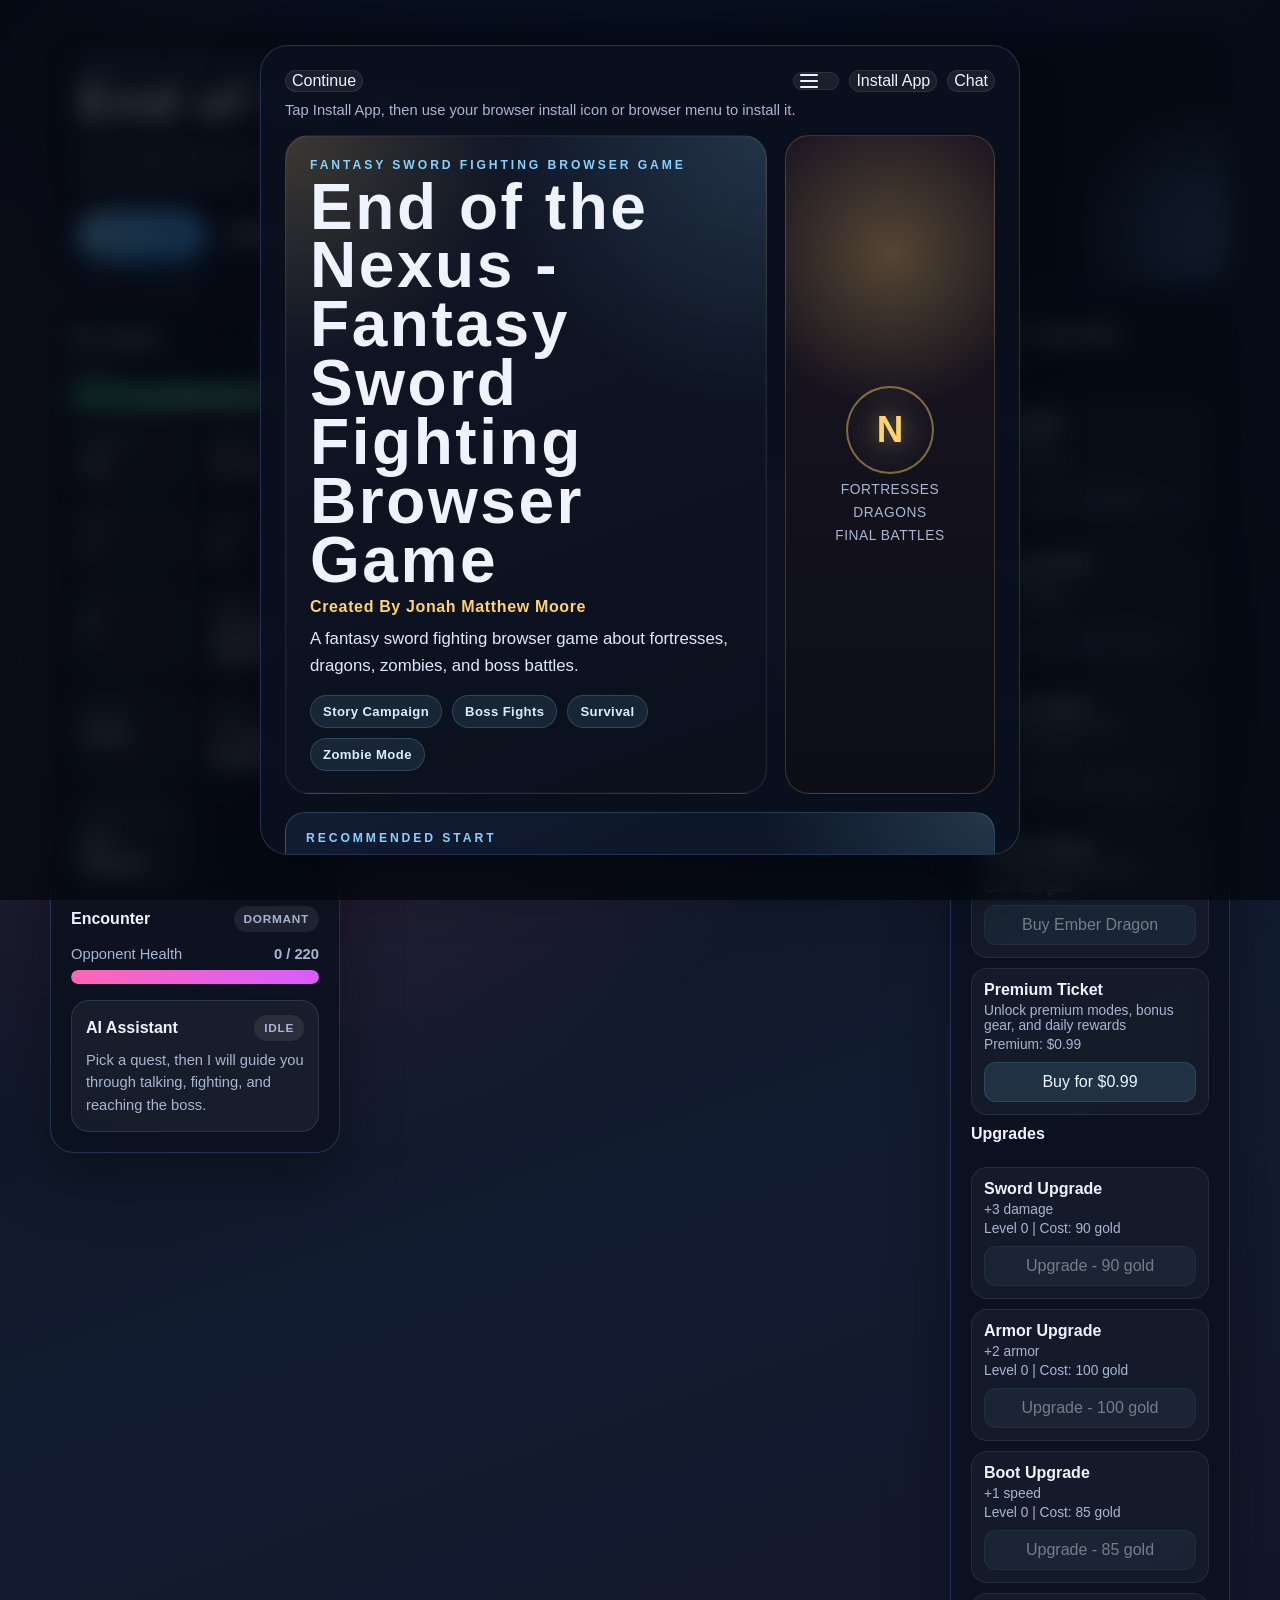
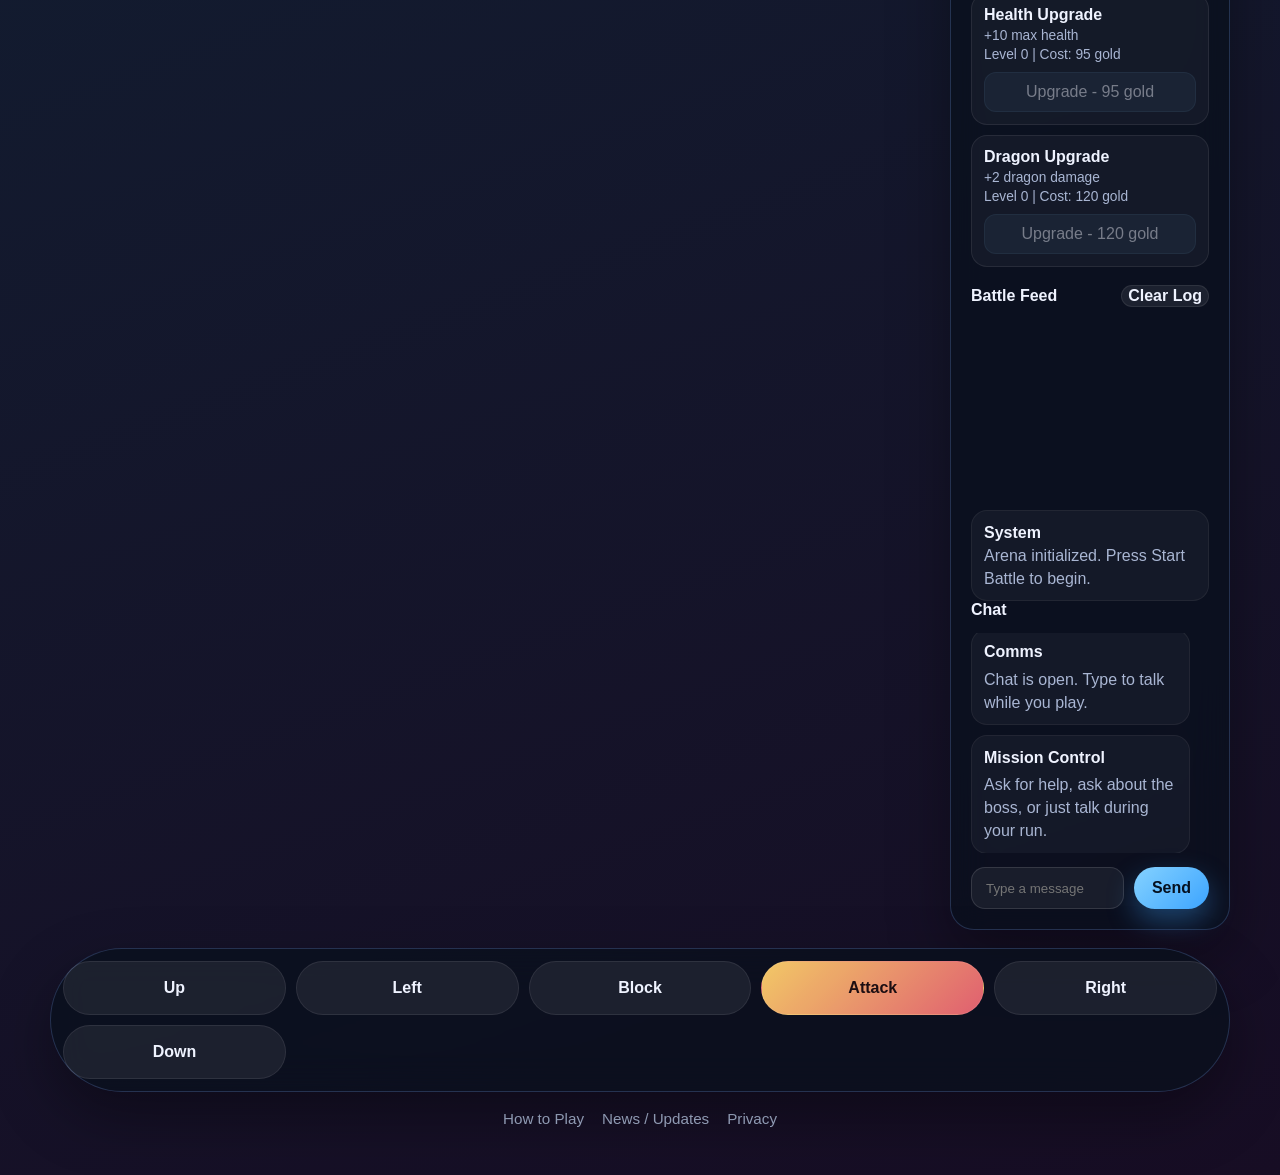
==== commit 926bb297: "Strengthen homepage search phrases" ====
--- a/index.html
+++ b/index.html
@@ -4,35 +4,35 @@
     <meta charset="UTF-8">
     <meta name="viewport" content="width=device-width, initial-scale=1.0, viewport-fit=cover">
     <meta name="theme-color" content="#10182a">
-    <meta name="description" content="Play End of the Nexus, a dark fantasy action RPG with bosses, dragons, zombie battles, survival mode, and story quests in your browser.">
+    <meta name="description" content="Play End of the Nexus, a fantasy sword fighting browser game by Jonah Matthew Moore with bosses, dragons, zombie battles, survival mode, and story quests.">
     <meta name="robots" content="index,follow">
     <link rel="canonical" href="https://endofthenexus.github.io/End-of-the-nexus/">
     <meta property="og:type" content="website">
     <meta property="og:site_name" content="End of the Nexus">
-    <meta property="og:title" content="End of the Nexus - Dark Fantasy Action RPG">
-    <meta property="og:description" content="Play End of the Nexus, a dark fantasy action RPG with bosses, dragons, zombie battles, survival mode, and story quests in your browser.">
+    <meta property="og:title" content="End of the Nexus - Fantasy Sword Fighting Browser Game">
+    <meta property="og:description" content="Play End of the Nexus, a fantasy sword fighting browser game by Jonah Matthew Moore with bosses, dragons, zombie battles, survival mode, and story quests.">
     <meta property="og:url" content="https://endofthenexus.github.io/End-of-the-nexus/">
     <meta property="og:image" content="app-icon.svg">
     <meta name="twitter:card" content="summary_large_image">
-    <meta name="twitter:title" content="End of the Nexus - Dark Fantasy Action RPG">
-    <meta name="twitter:description" content="Play End of the Nexus, a dark fantasy action RPG with bosses, dragons, zombie battles, survival mode, and story quests in your browser.">
+    <meta name="twitter:title" content="End of the Nexus - Fantasy Sword Fighting Browser Game">
+    <meta name="twitter:description" content="Play End of the Nexus, a fantasy sword fighting browser game by Jonah Matthew Moore with bosses, dragons, zombie battles, survival mode, and story quests.">
     <meta name="twitter:image" content="app-icon.svg">
     <meta name="mobile-web-app-capable" content="yes">
     <meta name="apple-mobile-web-app-capable" content="yes">
     <meta name="apple-mobile-web-app-status-bar-style" content="black-translucent">
     <meta name="apple-mobile-web-app-title" content="End of the Nexus">
-    <title>End of the Nexus - Dark Fantasy Action RPG</title>
+    <title>End of the Nexus - Fantasy Sword Fighting Browser Game</title>
     <link rel="manifest" href="manifest.webmanifest?v=4">
     <link rel="icon" href="app-icon.svg" type="image/svg+xml">
     <link rel="apple-touch-icon" href="app-icon.svg">
-    <link rel="stylesheet" href="style.css?v=60">
+    <link rel="stylesheet" href="style.css?v=62">
     <script type="application/ld+json">
         {
             "@context": "https://schema.org",
             "@type": "WebSite",
             "name": "End of the Nexus",
             "url": "https://endofthenexus.github.io/End-of-the-nexus/",
-            "description": "A dark fantasy action RPG with story quests, boss fights, dragons, zombie battles, and survival mode."
+            "description": "A fantasy sword fighting browser game by Jonah Matthew Moore with story quests, boss fights, dragons, zombie battles, and survival mode."
         }
     </script>
 </head>
@@ -56,10 +56,10 @@
                 <div id="home-main-content">
                     <div class="home-hero-shell">
                         <div class="home-hero-copy">
-                            <p class="eyebrow">Dark Fantasy Action RPG</p>
-                            <h1>End of the Nexus</h1>
+                            <p class="eyebrow">Fantasy Sword Fighting Browser Game</p>
+                            <h1>End of the Nexus - Fantasy Sword Fighting Browser Game</h1>
                             <p class="creator-owner-title">Created By Jonah Matthew Moore</p>
-                            <p class="home-tagline">A dark action game about fortresses, dragons, zombies, and boss battles.</p>
+                            <p class="home-tagline">A fantasy sword fighting browser game about fortresses, dragons, zombies, and boss battles.</p>
 
                             <div class="home-badges">
                                 <span class="home-badge">Story Campaign</span>
@@ -80,7 +80,7 @@
                     <div class="home-feature-card">
                         <p class="eyebrow">Recommended Start</p>
                         <h3>Begin The Story Campaign</h3>
-                        <p>Fight through the world map, break into fortresses, beat bosses, and grow stronger after every quest.</p>
+                        <p>Fight through the world map, break into fortresses, beat bosses, and grow stronger after every quest in End of the Nexus.</p>
                         <div class="home-link-row">
                             <a class="primary-action home-link-button" href="https://endofthenexus.github.io/End-of-the-nexus/how-to-play.html">How to Play</a>
                             <a class="ghost-action home-link-button" href="https://endofthenexus.github.io/End-of-the-nexus/updates.html">News / Updates</a>
@@ -91,8 +91,8 @@
                     <div class="storefront-grid">
                         <div class="storefront-card spotlight-card">
                             <p class="eyebrow">Why It Stands Out</p>
-                            <h3>Big Boss Fights, Weird Modes, Real Progress</h3>
-                            <p>End of the Nexus is built around big boss battles, unlockable modes, dragons, zombies, multiplayer, and a player who gets stronger over time.</p>
+                            <h3>Big Boss Fights, Sword Combat, Real Progress</h3>
+                            <p>End of the Nexus is a fantasy sword fighting browser game built around big boss battles, unlockable modes, dragons, zombies, multiplayer, and a player who gets stronger over time.</p>
                             <div class="storefront-points">
                                 <span>20 story quests and boss battles</span>
                                 <span>Zombie Apocalypse and Boss Rush</span>
@@ -141,8 +141,8 @@
                         <input id="player-name-input" class="name-input" type="text" maxlength="20" placeholder="Enter your name" value="Player 1">
                         <div class="viewer-card">
                             <span class="field-label">Viewer Counter</span>
-                            <strong id="viewer-count-text">Loading...</strong>
-                            <span id="viewer-count-note" class="viewer-count-note">This will show website views after the live site loads.</span>
+                            <strong id="viewer-count-text">15.2K</strong>
+                            <span id="viewer-count-note" class="viewer-count-note">This shows a live total for your game page and keeps growing over time.</span>
                         </div>
                     </div>
 
@@ -413,16 +413,16 @@
                             <span>15+ Vault</span>
                             <span id="arcade-vault-count" class="field-label">100 games</span>
                         </div>
-                        <p id="arcade-vault-status" class="hero-copy">Pick a game card to inspect the cover, genre, and pitch.</p>
+                        <p id="arcade-vault-status" class="hero-copy">Browse harder missions, darker worlds, and tougher rivals built for older players.</p>
                         <div class="arcade-vault-layout">
                             <div id="arcade-vault-grid" class="arcade-vault-grid" aria-label="15 plus game vault"></div>
                             <div id="arcade-vault-preview" class="arcade-vault-preview">
                                 <div class="arcade-vault-cover arcade-vault-cover-neon">
                                     <span class="arcade-vault-cover-tag">15+</span>
                                     <strong id="arcade-vault-preview-title">After Hours Catalog</strong>
-                                    <span id="arcade-vault-preview-genre">Sci-fi action collection</span>
+                                    <span id="arcade-vault-preview-genre">High-pressure action catalog</span>
                                 </div>
-                                <p id="arcade-vault-preview-copy" class="hero-copy">Open the vault and browse through the older-audience lineup.</p>
+                                <p id="arcade-vault-preview-copy" class="hero-copy">Open the vault and browse through a sharper, older-feeling lineup with harder missions and stronger rivals.</p>
                                 <div class="arcade-mini-toolbar">
                                     <button id="arcade-vault-launch-button" class="primary-action" type="button">Play This Game</button>
                                 </div>
@@ -435,14 +435,14 @@
                             <span id="arcade-vaultgame-title">Vault Mission</span>
                             <button id="arcade-vaultgame-reset-button" class="tiny-action" type="button">Reset</button>
                         </div>
-                        <p id="arcade-vaultgame-status" class="hero-copy">Collect the shards and escape the room.</p>
+                        <p id="arcade-vaultgame-status" class="hero-copy">Break in, secure the intel, survive the rival chase, and reach extraction.</p>
                         <div class="arcade-score-strip">
-                            <span id="arcade-vaultgame-score">Shards 0</span>
+                            <span id="arcade-vaultgame-score">Intel 0</span>
                             <span id="arcade-vaultgame-genre">Genre</span>
                             <span id="arcade-vaultgame-tone">Tone</span>
                             <span id="arcade-vaultgame-rival">Rival</span>
                         </div>
-                        <div id="arcade-vaultgame-board" class="board-grid vaultgame-board" aria-label="Vault mission board"></div>
+                        <div id="arcade-vaultgame-board" class="vaultgame-board vault-world" aria-label="Vault mission world"></div>
                     </div>
 
                     <div id="arcade-music-panel" class="arcade-tool hidden">
@@ -740,6 +740,6 @@
         </footer>
     </main>
 
-    <script src="script.js?v=66"></script>
+    <script src="script.js?v=70"></script>
 </body>
 </html>
--- a/style.css
+++ b/style.css
@@ -863,8 +863,38 @@
 }
 
 .vaultgame-board {
-    grid-template-columns: repeat(5, minmax(0, 1fr));
-    width: min(100%, 360px);
+    grid-template-columns: repeat(6, minmax(0, 1fr));
+    position: relative;
+    gap: 6px;
+    width: min(100%, 520px);
+    padding: 18px;
+    aspect-ratio: 1 / 1;
+    border: 1px solid rgba(133, 210, 255, 0.14);
+    background:
+        radial-gradient(circle at 50% 50%, rgba(133, 210, 255, 0.08), transparent 52%),
+        linear-gradient(160deg, rgba(8, 12, 24, 0.98), rgba(4, 7, 16, 0.98));
+    box-shadow: inset 0 0 0 1px rgba(255, 255, 255, 0.03), 0 18px 34px rgba(0, 0, 0, 0.32);
+}
+
+.vaultgame-board::before {
+    content: "";
+    position: absolute;
+    inset: 16px;
+    border-radius: 24px;
+    pointer-events: none;
+    background:
+        linear-gradient(90deg, transparent 0%, rgba(255, 255, 255, 0.03) 20%, transparent 40%, rgba(255, 255, 255, 0.03) 60%, transparent 80%, rgba(255, 255, 255, 0.03) 100%),
+        linear-gradient(180deg, rgba(255, 255, 255, 0.04), transparent 24%, transparent 76%, rgba(255, 255, 255, 0.03));
+    opacity: 0.75;
+}
+
+.vaultgame-board::after {
+    content: "";
+    position: absolute;
+    inset: 28px;
+    border-radius: 22px;
+    pointer-events: none;
+    border: 1px solid rgba(133, 210, 255, 0.08);
 }
 
 .dodge-cell {
@@ -973,18 +1003,60 @@
     position: relative;
     overflow: hidden;
     aspect-ratio: 1;
-    background:
-        radial-gradient(circle at 25% 24%, rgba(133, 210, 255, 0.12), transparent 18%),
-        linear-gradient(160deg, rgba(16, 20, 36, 0.98), rgba(7, 10, 20, 0.98));
-    border: 1px solid rgba(133, 210, 255, 0.12);
+    display: grid;
+    place-items: center;
+    background: transparent;
+    border: 0;
     color: #eef6ff;
     font-size: clamp(1rem, 4vw, 1.4rem);
+}
+
+.vaultgame-cell::before {
+    content: "";
+    position: absolute;
+    inset: 12%;
+    border-radius: 50%;
+    background:
+        radial-gradient(circle at 50% 36%, rgba(255, 255, 255, 0.08), transparent 44%),
+        radial-gradient(circle at 50% 70%, rgba(0, 0, 0, 0.22), transparent 72%);
+    opacity: 0.55;
+}
+
+.vault-scene-neon .vaultgame-cell {
+    color: #dffcff;
+}
+
+.vault-scene-redline .vaultgame-cell {
+    color: #ffe6ea;
+}
+
+.vault-scene-steel .vaultgame-cell {
+    color: #edf4ff;
+}
+
+.vault-scene-void .vaultgame-cell {
+    color: #ece3ff;
+}
+
+.vault-scene-gold .vaultgame-cell {
+    color: #fff0cc;
+}
+
+.vault-scene-cyan .vaultgame-cell {
+    color: #dffcff;
 }
 
 .vaultgame-cell.player {
     color: #72fff2;
     text-shadow: 0 0 16px rgba(90, 255, 226, 0.52);
-    box-shadow: inset 0 0 0 2px rgba(90, 255, 226, 0.3);
+}
+
+.vaultgame-cell.player::before {
+    inset: 4%;
+    border-radius: 50%;
+    background:
+        radial-gradient(circle, rgba(90, 255, 226, 0.34), rgba(90, 255, 226, 0.06) 54%, rgba(90, 255, 226, 0) 72%);
+    opacity: 1;
 }
 
 .vaultgame-cell.sentry {
@@ -992,14 +1064,38 @@
     text-shadow: 0 0 16px rgba(255, 99, 126, 0.48);
 }
 
+.vaultgame-cell.sentry::before {
+    inset: 6%;
+    border-radius: 50%;
+    background:
+        radial-gradient(circle, rgba(255, 99, 126, 0.32), rgba(255, 99, 126, 0.06) 54%, rgba(255, 99, 126, 0) 72%);
+    opacity: 1;
+}
+
 .vaultgame-cell.shard {
     color: #ffd36b;
     text-shadow: 0 0 16px rgba(255, 211, 107, 0.48);
 }
 
+.vaultgame-cell.shard::before {
+    inset: 16%;
+    border-radius: 50%;
+    background:
+        radial-gradient(circle, rgba(255, 211, 107, 0.3), rgba(255, 211, 107, 0.04) 56%, rgba(255, 211, 107, 0) 74%);
+    opacity: 1;
+}
+
 .vaultgame-cell.exit {
     color: #d9e6ff;
     text-shadow: 0 0 16px rgba(217, 230, 255, 0.34);
+}
+
+.vaultgame-cell.exit::before {
+    inset: 10%;
+    border-radius: 22px;
+    background:
+        radial-gradient(circle, rgba(133, 210, 255, 0.16), rgba(133, 210, 255, 0.02) 60%, rgba(133, 210, 255, 0) 76%);
+    opacity: 1;
 }
 
 .vault-character,
@@ -1098,6 +1194,51 @@
 
 .vault-character.rival.steel .vault-body {
     background: linear-gradient(180deg, rgba(214, 226, 240, 0.96), rgba(74, 86, 98, 0.96));
+}
+
+.vault-weapon {
+    position: absolute;
+    top: 28%;
+    right: 8%;
+    width: 10%;
+    border-radius: 999px;
+    background: linear-gradient(180deg, rgba(255, 249, 231, 0.98), rgba(255, 167, 60, 0.96) 50%, rgba(255, 72, 52, 0.94));
+    box-shadow: 0 0 10px rgba(255, 132, 65, 0.34), 0 0 18px rgba(255, 84, 50, 0.28);
+}
+
+.vault-weapon::before {
+    content: "";
+    position: absolute;
+    left: 16%;
+    bottom: -16%;
+    width: 68%;
+    height: 24%;
+    border-radius: 4px;
+    background: rgba(72, 38, 16, 0.9);
+}
+
+.vault-weapon::after {
+    content: "";
+    position: absolute;
+    inset: -18% -18% 8% -18%;
+    border-radius: 999px;
+    background: radial-gradient(circle, rgba(255, 211, 107, 0.42), rgba(255, 90, 55, 0));
+    z-index: -1;
+}
+
+.vault-weapon.sword {
+    height: 34%;
+    transform: rotate(-28deg);
+}
+
+.vault-weapon.blade {
+    height: 30%;
+    transform: rotate(24deg);
+}
+
+.vault-character.rival .vault-weapon {
+    background: linear-gradient(180deg, rgba(255, 241, 222, 0.98), rgba(255, 138, 71, 0.96) 46%, rgba(214, 44, 64, 0.94));
+    box-shadow: 0 0 10px rgba(255, 123, 75, 0.34), 0 0 18px rgba(214, 44, 64, 0.28);
 }
 
 .shard-core {
@@ -2404,6 +2545,368 @@
     }
 }
 
+.vaultgame-board.vault-world {
+    position: relative;
+    display: block;
+    width: min(100%, 860px);
+    min-height: 520px;
+    aspect-ratio: 16 / 10;
+    padding: 0;
+    overflow: hidden;
+    border-radius: 28px;
+    border: 1px solid rgba(133, 210, 255, 0.18);
+    background:
+        radial-gradient(circle at 50% 50%, rgba(133, 210, 255, 0.08), transparent 55%),
+        linear-gradient(180deg, rgba(7, 10, 18, 0.92), rgba(3, 5, 10, 0.98));
+    box-shadow: inset 0 0 80px rgba(0, 0, 0, 0.36), 0 24px 44px rgba(0, 0, 0, 0.34);
+}
+
+.vaultgame-board.vault-world::before {
+    content: "";
+    position: absolute;
+    inset: 0;
+    background:
+        radial-gradient(circle at 14% 18%, rgba(255, 255, 255, 0.05), transparent 10%),
+        radial-gradient(circle at 82% 14%, rgba(255, 255, 255, 0.04), transparent 10%),
+        radial-gradient(circle at 68% 68%, rgba(255, 255, 255, 0.03), transparent 12%);
+    pointer-events: none;
+}
+
+.vaultgame-board.vault-world::after {
+    content: "";
+    position: absolute;
+    inset: 18px;
+    border-radius: 22px;
+    border: 1px solid rgba(255, 255, 255, 0.05);
+    pointer-events: none;
+}
+
+.vault-world-path {
+    position: absolute;
+    inset: 0;
+    pointer-events: none;
+    background:
+        radial-gradient(circle at 18% 64%, rgba(90, 255, 226, 0.14), transparent 7%),
+        radial-gradient(circle at 42% 56%, rgba(255, 211, 107, 0.1), transparent 8%),
+        radial-gradient(circle at 72% 32%, rgba(176, 129, 255, 0.12), transparent 7%),
+        linear-gradient(132deg, transparent 17%, rgba(255, 255, 255, 0.06) 18%, transparent 19%, transparent 40%, rgba(255, 255, 255, 0.06) 41%, transparent 42%, transparent 63%, rgba(255, 255, 255, 0.06) 64%, transparent 65%);
+    opacity: 0.9;
+}
+
+.vault-world-arena {
+    position: absolute;
+    border-radius: 999px;
+    border: 1px solid rgba(255, 255, 255, 0.14);
+    background: radial-gradient(circle, rgba(255, 255, 255, 0.1), rgba(8, 12, 22, 0.2) 66%, rgba(0, 0, 0, 0));
+    box-shadow: inset 0 0 26px rgba(0, 0, 0, 0.18), 0 0 24px rgba(0, 0, 0, 0.18);
+}
+
+.vault-world-arena span {
+    position: absolute;
+    left: 50%;
+    bottom: -26px;
+    transform: translateX(-50%);
+    white-space: nowrap;
+    font-size: 0.72rem;
+    letter-spacing: 0.05em;
+    text-transform: uppercase;
+    color: rgba(235, 244, 255, 0.82);
+}
+
+.vault-world-arena.cyan {
+    box-shadow: inset 0 0 30px rgba(90, 255, 226, 0.16), 0 0 32px rgba(90, 255, 226, 0.12);
+}
+
+.vault-world-arena.redline {
+    box-shadow: inset 0 0 30px rgba(255, 99, 126, 0.18), 0 0 32px rgba(255, 99, 126, 0.12);
+}
+
+.vault-world-arena.void {
+    box-shadow: inset 0 0 30px rgba(176, 129, 255, 0.18), 0 0 32px rgba(176, 129, 255, 0.12);
+}
+
+.vault-world-arena.final {
+    box-shadow: inset 0 0 34px rgba(255, 211, 107, 0.18), 0 0 36px rgba(255, 141, 81, 0.14);
+}
+
+.vault-world-arena.active {
+    transform: scale(1.03);
+    border-color: rgba(255, 255, 255, 0.28);
+}
+
+.vault-world-arena.cleared {
+    opacity: 0.46;
+}
+
+.vault-world-objectives {
+    position: absolute;
+    top: 18px;
+    left: 18px;
+    z-index: 6;
+    max-width: min(320px, 48%);
+    padding: 14px 16px;
+    border-radius: 18px;
+    border: 1px solid rgba(255, 255, 255, 0.1);
+    background: rgba(8, 12, 22, 0.74);
+    backdrop-filter: blur(6px);
+    box-shadow: 0 14px 24px rgba(0, 0, 0, 0.24);
+}
+
+.vault-world-objectives strong,
+.vault-world-objectives span {
+    display: block;
+}
+
+.vault-world-objectives strong {
+    margin-bottom: 8px;
+    color: #eef7ff;
+    font-size: 0.86rem;
+    letter-spacing: 0.06em;
+    text-transform: uppercase;
+}
+
+.vault-world-objectives span {
+    color: rgba(225, 236, 248, 0.86);
+    font-size: 0.82rem;
+    line-height: 1.35;
+}
+
+.vault-world-player,
+.vault-world-creature,
+.vault-world-slash {
+    position: absolute;
+    transform: translate(-50%, -50%);
+}
+
+.vault-world-player {
+    width: 68px;
+    height: 108px;
+    z-index: 3;
+    filter: drop-shadow(0 10px 16px rgba(0, 0, 0, 0.34));
+}
+
+.vault-world-player-body {
+    position: absolute;
+    inset: 0;
+    border-radius: 28px 28px 18px 18px;
+    background:
+        radial-gradient(circle at 50% 10%, rgba(239, 248, 255, 0.98) 0 11%, transparent 12%),
+        linear-gradient(180deg, transparent 0 17%, rgba(90, 255, 226, 0.98) 18%, rgba(23, 74, 84, 0.98) 56%, rgba(10, 24, 30, 0.98) 100%);
+    box-shadow: 0 0 20px rgba(90, 255, 226, 0.28);
+}
+
+.vault-world-player-body::before {
+    content: "";
+    position: absolute;
+    left: 18px;
+    right: 18px;
+    top: 28px;
+    height: 28px;
+    border-radius: 16px 16px 10px 10px;
+    background: linear-gradient(180deg, rgba(224, 236, 248, 0.95), rgba(92, 118, 132, 0.92));
+    box-shadow: inset 0 -4px 0 rgba(9, 16, 24, 0.22);
+}
+
+.vault-world-player-body::after {
+    content: "";
+    position: absolute;
+    left: 26px;
+    right: 26px;
+    bottom: 8px;
+    height: 34px;
+    border-radius: 10px;
+    background:
+        linear-gradient(90deg, rgba(224, 232, 242, 0.92) 0 28%, transparent 28% 42%, rgba(224, 232, 242, 0.92) 42% 70%, transparent 70% 100%);
+}
+
+.vault-world-player.gold .vault-world-player-body {
+    background:
+        radial-gradient(circle at 50% 16%, rgba(255, 246, 225, 0.96) 0 16%, transparent 17%),
+        linear-gradient(180deg, rgba(255, 211, 107, 0.96), rgba(92, 54, 17, 0.96));
+}
+
+.vault-world-player.steel .vault-world-player-body {
+    background:
+        radial-gradient(circle at 50% 16%, rgba(241, 247, 255, 0.96) 0 16%, transparent 17%),
+        linear-gradient(180deg, rgba(214, 226, 240, 0.96), rgba(74, 86, 98, 0.96));
+}
+
+.vault-world-player-sword {
+    position: absolute;
+    top: 34px;
+    width: 12px;
+    height: 54px;
+    border-radius: 999px;
+    background: linear-gradient(180deg, rgba(255, 249, 231, 0.98), rgba(255, 167, 60, 0.96) 50%, rgba(255, 72, 52, 0.94));
+    box-shadow: 0 0 12px rgba(255, 132, 65, 0.38), 0 0 22px rgba(255, 84, 50, 0.3);
+}
+
+.vault-world-player-sword.right {
+    right: 0;
+    transform: rotate(-24deg);
+}
+
+.vault-world-player-sword.left {
+    left: 0;
+    transform: rotate(24deg);
+}
+
+.vault-world-creature {
+    width: 68px;
+    height: 108px;
+    z-index: 2;
+}
+
+.vault-world-enemy-body {
+    position: absolute;
+    inset: 0;
+    border-radius: 28px 28px 18px 18px;
+    background:
+        radial-gradient(circle at 50% 10%, rgba(235, 240, 248, 0.98) 0 11%, transparent 12%),
+        linear-gradient(180deg, transparent 0 17%, rgba(72, 85, 112, 0.98) 18%, rgba(28, 36, 50, 0.98) 56%, rgba(12, 15, 23, 0.98) 100%);
+    box-shadow: inset 0 0 18px rgba(255, 255, 255, 0.06), 0 10px 20px rgba(0, 0, 0, 0.32);
+}
+
+.vault-world-enemy-body::before {
+    content: "";
+    position: absolute;
+    left: 18px;
+    right: 18px;
+    top: 28px;
+    height: 28px;
+    border-radius: 16px 16px 10px 10px;
+    background: linear-gradient(180deg, rgba(224, 236, 248, 0.92), rgba(86, 96, 120, 0.9));
+    box-shadow: inset 0 -4px 0 rgba(8, 12, 20, 0.24);
+}
+
+.vault-world-enemy-body::after {
+    content: "";
+    position: absolute;
+    left: 26px;
+    right: 26px;
+    bottom: 8px;
+    height: 34px;
+    border-radius: 10px;
+    background:
+        linear-gradient(90deg, rgba(224, 232, 242, 0.9) 0 28%, transparent 28% 42%, rgba(224, 232, 242, 0.9) 42% 70%, transparent 70% 100%);
+}
+
+.vault-world-creature::before,
+.vault-world-creature::after {
+    content: "";
+    position: absolute;
+    top: 42px;
+    width: 10px;
+    height: 42px;
+    border-radius: 999px;
+    background: rgba(224, 232, 242, 0.92);
+}
+
+.vault-world-creature::before {
+    left: 4px;
+    transform: rotate(18deg);
+}
+
+.vault-world-creature::after {
+    right: 4px;
+    transform: rotate(-18deg);
+}
+
+.vault-world-enemy-sword {
+    position: absolute;
+    top: 38px;
+    right: 0;
+    width: 12px;
+    height: 56px;
+    border-radius: 999px;
+    transform: rotate(-22deg);
+    background: linear-gradient(180deg, rgba(255, 249, 231, 0.98), rgba(255, 167, 60, 0.96) 50%, rgba(255, 72, 52, 0.94));
+    box-shadow: 0 0 12px rgba(255, 132, 65, 0.34), 0 0 20px rgba(255, 84, 50, 0.28);
+}
+
+.vault-world-enemy-hp {
+    position: absolute;
+    left: 8px;
+    right: 8px;
+    top: -10px;
+    height: 6px;
+    border-radius: 999px;
+    background: rgba(8, 12, 22, 0.72);
+    overflow: hidden;
+}
+
+.vault-world-enemy-hp span {
+    display: block;
+    height: 100%;
+    background: linear-gradient(90deg, rgba(255, 99, 126, 0.96), rgba(255, 181, 107, 0.96));
+}
+
+.vault-world-creature.boss {
+    width: 88px;
+    height: 132px;
+    z-index: 4;
+}
+
+.vault-world-creature.boss .vault-world-enemy-body {
+    background:
+        radial-gradient(circle at 50% 12%, rgba(244, 230, 234, 0.95) 0 12%, transparent 13%),
+        linear-gradient(180deg, rgba(118, 26, 40, 0.98), rgba(25, 7, 12, 0.98));
+    box-shadow: inset 0 0 20px rgba(255, 255, 255, 0.08), 0 12px 22px rgba(0, 0, 0, 0.36), 0 0 32px rgba(255, 99, 126, 0.24);
+}
+
+.vault-world-creature.cyan .vault-world-enemy-body {
+    background:
+        radial-gradient(circle at 50% 12%, rgba(236, 247, 248, 0.95) 0 12%, transparent 13%),
+        linear-gradient(180deg, rgba(40, 78, 86, 0.98), rgba(10, 18, 24, 0.98));
+}
+
+.vault-world-creature.redline .vault-world-enemy-body {
+    background:
+        radial-gradient(circle at 50% 12%, rgba(244, 232, 234, 0.95) 0 12%, transparent 13%),
+        linear-gradient(180deg, rgba(122, 34, 46, 0.98), rgba(24, 10, 15, 0.98));
+}
+
+.vault-world-creature.void .vault-world-enemy-body {
+    background:
+        radial-gradient(circle at 50% 12%, rgba(239, 234, 247, 0.95) 0 12%, transparent 13%),
+        linear-gradient(180deg, rgba(74, 46, 116, 0.98), rgba(17, 10, 28, 0.98));
+}
+
+.vault-creature-name {
+    position: absolute;
+    left: 50%;
+    bottom: -20px;
+    transform: translateX(-50%);
+    white-space: nowrap;
+    font-size: 0.68rem;
+    letter-spacing: 0.04em;
+    color: rgba(235, 244, 255, 0.82);
+}
+
+.vault-world-slash {
+    width: 100px;
+    height: 70px;
+    z-index: 5;
+    pointer-events: none;
+}
+
+.vault-world-slash::before {
+    content: "";
+    position: absolute;
+    inset: 10px;
+    border-radius: 999px;
+    border-top: 5px solid rgba(255, 211, 107, 0.92);
+    box-shadow: 0 0 18px rgba(255, 141, 81, 0.34);
+}
+
+.vault-world-slash.right::before {
+    transform: rotate(-16deg);
+}
+
+.vault-world-slash.left::before {
+    transform: rotate(196deg);
+}
+
 @media (max-width: 640px) {
     .app-shell {
         width: min(100vw - 18px, 100%);
